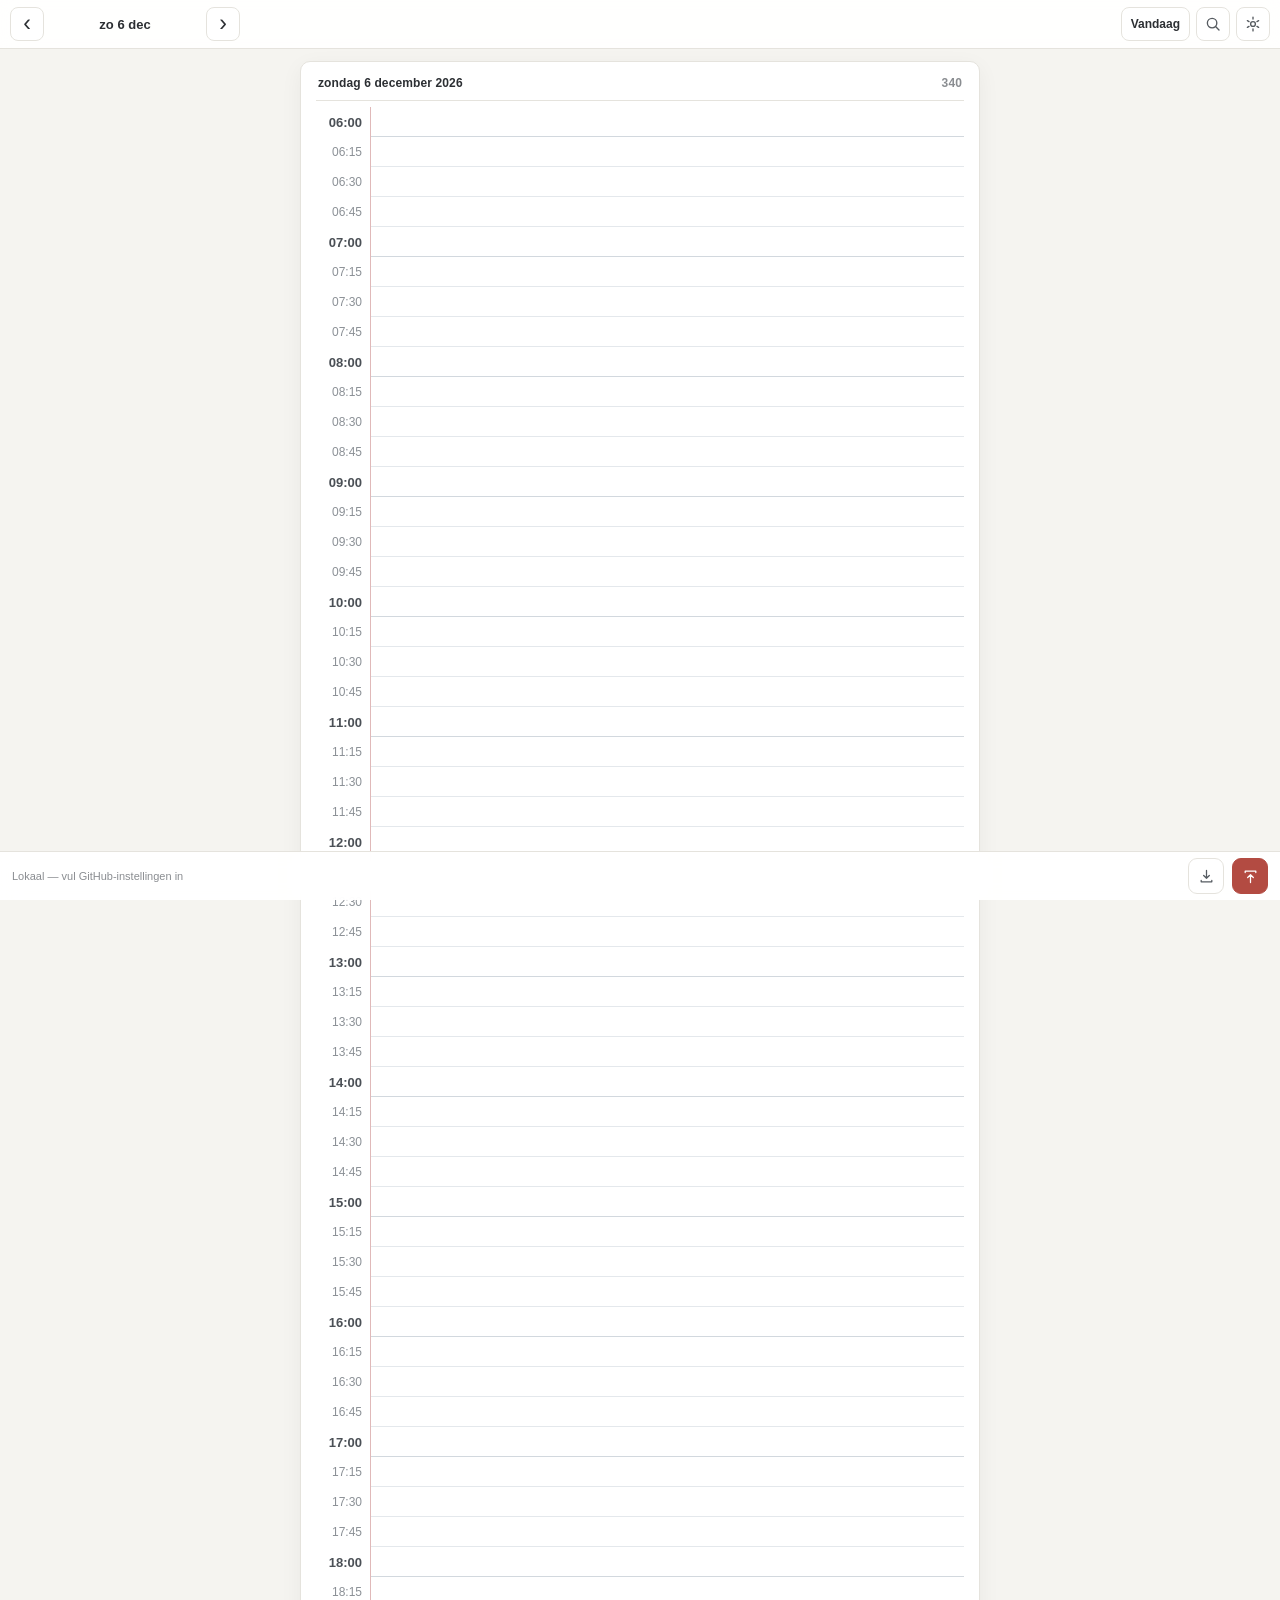
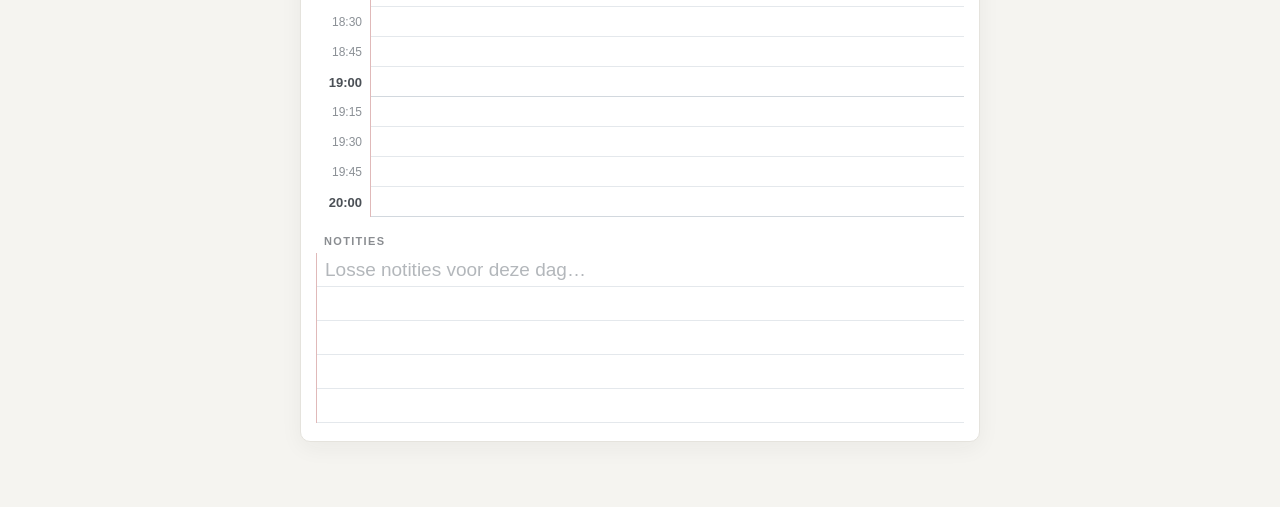
==== index.html @ 87d388cb "Add files via upload" ====
<!doctype html>
<html lang="nl">
<head>
  <meta charset="utf-8">
  <meta name="apple-mobile-web-app-capable" content="yes">
  <meta name="apple-mobile-web-app-status-bar-style" content="default">
  <meta name="apple-mobile-web-app-title" content="Notities">
  <meta name="viewport" content="width=device-width, initial-scale=1, viewport-fit=cover">
  <meta name="theme-color" content="#f6f5f2">
  <meta name="description" content="Dagelijkse agenda met tijdvakken, notities en automatische opslag naar GitHub.">
  <title>Notities</title>
  <link rel="manifest" href="./manifest.json">
  <link rel="apple-touch-icon" href="./icons/apple-touch-icon.png">
  <link rel="icon" type="image/png" sizes="192x192" href="./icons/icon-192.png">
  <link rel="stylesheet" href="./styles.css">
</head>
<body data-font="hand">
  <div class="app">
    <header class="topbar">
      <button class="nav-btn" id="prev-day" type="button" aria-label="Vorige dag">‹</button>
      <div class="date-center">
        <input type="date" id="date-picker" aria-label="Ga naar datum">
        <span id="date-short">zo 22 nov</span>
      </div>
      <button class="nav-btn" id="next-day" type="button" aria-label="Volgende dag">›</button>
      <span class="spacer"></span>
      <button class="text-btn" id="go-today" type="button">Vandaag</button>
      <button class="icon-btn" id="open-search" type="button" aria-label="Notities zoeken" title="Zoeken">
        <svg viewBox="0 0 24 24" aria-hidden="true"><circle cx="10.8" cy="10.8" r="6.3"/><path d="M15.4 15.4 20 20"/></svg>
      </button>
      <button class="icon-btn" id="open-settings" type="button" aria-label="Instellingen" title="Instellingen">
        <svg viewBox="0 0 24 24" aria-hidden="true"><circle cx="12" cy="12" r="3.2"/><path d="M12 2.8v2.6M12 18.6v2.6M4.5 7.5l2.2 1.3M17.3 15.2l2.2 1.3M4.5 16.5l2.2-1.3M17.3 8.8l2.2-1.3"/></svg>
      </button>
    </header>

    <main class="workspace">
      <article class="page" aria-label="Agendapagina voor deze dag">
        <header class="page-head">
          <span id="page-date">zondag 22 november 2026</span>
          <span class="page-num" id="page-num">326</span>
        </header>

        <div class="agenda">
          <div class="time-col" id="time-col" aria-hidden="true"></div>
          <div class="slot-col" id="slot-col"></div>
        </div>

        <section class="free-notes">
          <h2>Notities</h2>
          <div class="notes-area">
            <div class="notes-rule" aria-hidden="true"></div>
            <textarea id="notes-input" aria-label="Losse notities voor deze dag" placeholder="Losse notities voor deze dag…" spellcheck="true" autocapitalize="sentences" autocorrect="on"></textarea>
          </div>
        </section>
      </article>
    </main>

    <footer class="actionbar">
      <span class="sync" id="sync-status" role="status">Lokaal opgeslagen</span>
      <button class="mini-btn" id="download-md" type="button" title="Download als .md" aria-label="Download als .md">
        <svg viewBox="0 0 24 24" aria-hidden="true"><path d="M12 3.5v11M8 10.5l4 4 4-4M4.5 17.5v2h15v-2"/></svg>
      </button>
      <button class="mini-btn accent" id="export-github" type="button" title="Nu exporteren naar GitHub" aria-label="Nu exporteren naar GitHub">
        <svg viewBox="0 0 24 24" aria-hidden="true"><path d="M12 20.5v-11M8 13.5l4-4 4 4M4.5 6.5v-2h15v2"/></svg>
      </button>
    </footer>
  </div>

  <div class="sheet-overlay" id="search-overlay" hidden>
    <section class="panel" role="dialog" aria-modal="true" aria-labelledby="search-title">
      <header class="panel-head">
        <h2 id="search-title">Zoeken</h2>
        <button class="close-btn" type="button" data-close="search-overlay" aria-label="Sluiten">✕</button>
      </header>
      <div class="search-field">
        <svg viewBox="0 0 24 24" aria-hidden="true"><circle cx="10.8" cy="10.8" r="6.3"/><path d="M15.4 15.4 20 20"/></svg>
        <input type="search" id="search-input" placeholder="Woord, tijd of datum" autocomplete="off" enterkeyhint="search">
      </div>
      <p class="search-meta" id="search-meta"></p>
      <div class="results" id="search-results"></div>
    </section>
  </div>

  <div class="sheet-overlay" id="settings-overlay" hidden>
    <section class="panel" role="dialog" aria-modal="true" aria-labelledby="settings-title">
      <header class="panel-head">
        <h2 id="settings-title">Instellingen</h2>
        <button class="close-btn" type="button" data-close="settings-overlay" aria-label="Sluiten">✕</button>
      </header>
      <form id="settings-form" autocomplete="off">
        <div class="form-row">
          <label for="cfg-owner">Gebruikersnaam</label>
          <input id="cfg-owner" type="text" autocapitalize="off" autocorrect="off" spellcheck="false" placeholder="bijv. toshk">
        </div>
        <div class="form-row">
          <label for="cfg-repo">Repository</label>
          <input id="cfg-repo" type="text" autocapitalize="off" autocorrect="off" spellcheck="false" placeholder="bijv. notities">
        </div>
        <div class="form-row-pair">
          <div class="form-row">
            <label for="cfg-branch">Branch</label>
            <input id="cfg-branch" type="text" autocapitalize="off" autocorrect="off" spellcheck="false" value="main">
          </div>
          <div class="form-row">
            <label for="cfg-path">Map</label>
            <input id="cfg-path" type="text" autocapitalize="off" autocorrect="off" spellcheck="false" value="notities">
          </div>
        </div>
        <div class="form-row">
          <label for="cfg-token">Toegangstoken</label>
          <input id="cfg-token" type="password" placeholder="github_pat_…" autocapitalize="off" autocorrect="off" spellcheck="false">
        </div>
        <div class="form-row">
          <label for="cfg-font">Lettertype in agenda</label>
          <select id="cfg-font">
            <option value="hand">Handschrift (Patrick Hand)</option>
            <option value="system">Gewoon (SF / Helvetica)</option>
          </select>
        </div>
        <label class="toggle-row" for="cfg-autosave">
          <input id="cfg-autosave" type="checkbox" checked>
          <span>Automatisch opslaan naar GitHub</span>
        </label>
        <p class="hint">
          Autosave wacht ~5 seconden tot je stopt met typen en schrijft daarna
          <code>notities/agenda.md</code> bij. Token: fine-grained met alleen <strong>Contents: read and write</strong>.
          Alles blijft ook lokaal op dit apparaat.
        </p>
        <p class="connection-status" id="connection-status" role="status"></p>
        <div class="form-actions">
          <button class="secondary-btn" id="test-connection" type="button">Controleer</button>
          <button class="primary-btn" type="submit">Opslaan</button>
        </div>
      </form>
    </section>
  </div>

  <div class="toast" id="toast" role="status" aria-live="polite"></div>
  <script src="./app.js"></script>
</body>
</html>
---- styles.css ----
@font-face {
  font-family: 'Patrick Hand';
  src: url('./fonts/patrick-hand-latin-ext.woff2') format('woff2');
  font-weight: 400;
  font-style: normal;
  font-display: swap;
  unicode-range: U+0100-02BA, U+02BD-02C5, U+02C7-02CC, U+02CE-02D7, U+02DD-02FF, U+1D00-1DBF, U+1E00-1E9F;
}
@font-face {
  font-family: 'Patrick Hand';
  src: url('./fonts/patrick-hand-latin.woff2') format('woff2');
  font-weight: 400;
  font-style: normal;
  font-display: swap;
  unicode-range: U+0000-00FF, U+0131, U+0152-0153, U+02BB-02BC, U+02C6, U+02DA, U+02DC, U+2000-206F, U+20AC, U+2122, U+2191, U+2193, U+2212, U+2215;
}

:root {
  color-scheme: light;
  --system: -apple-system, BlinkMacSystemFont, 'Segoe UI', Roboto, Helvetica, Arial, sans-serif;
  --bg: #f5f4f0;
  --surface: #ffffff;
  --border: #e5e3dd;
  --text: #2c2f33;
  --muted: #8a8d91;
  --ink: #26313d;
  --line: #e4e8ec;
  --line-hour: #d2d8de;
  --margin: #e0b9b9;
  --accent: #b34b42;
  --accent-soft: #f6e9e7;
}

* { box-sizing: border-box; }
html, body { margin: 0; padding: 0; }
body {
  min-height: 100dvh;
  background: var(--bg);
  color: var(--text);
  font-family: var(--system);
  -webkit-text-size-adjust: 100%;
  -webkit-tap-highlight-color: transparent;
  overscroll-behavior-y: none;
}
body.overlay-open { overflow: hidden; }
button, input, textarea, select { font: inherit; }
button { cursor: pointer; }

.app {
  min-height: 100dvh;
  display: flex;
  flex-direction: column;
  padding-top: env(safe-area-inset-top);
  padding-bottom: env(safe-area-inset-bottom);
}

/* ---------- Smalle balk bovenaan ---------- */
.topbar {
  display: flex;
  align-items: center;
  gap: 6px;
  padding: 7px 10px;
  background: rgba(255, 255, 255, 0.92);
  backdrop-filter: blur(10px);
  border-bottom: 1px solid var(--border);
}
.spacer { flex: 1 1 auto; }
.nav-btn, .icon-btn, .text-btn {
  height: 34px;
  border: 1px solid var(--border);
  border-radius: 8px;
  background: var(--surface);
  color: var(--text);
}
.nav-btn { width: 34px; flex: 0 0 34px; font-size: 23px; line-height: 1; padding-bottom: 3px; }
.icon-btn { width: 34px; flex: 0 0 34px; display: grid; place-items: center; color: #565b60; }
.icon-btn svg { width: 18px; height: 18px; fill: none; stroke: currentColor; stroke-width: 1.8; stroke-linecap: round; stroke-linejoin: round; }
.text-btn { padding: 0 9px; font-size: 12px; font-weight: 600; white-space: nowrap; }
.nav-btn:active, .icon-btn:active, .text-btn:active { background: #f0efeb; }

.date-center {
  position: relative;
  min-width: 96px;
  max-width: 150px;
  flex: 0 1 150px;
  height: 34px;
  display: grid;
  place-items: center;
  border-radius: 8px;
}
.date-center:focus-within { box-shadow: 0 0 0 2px rgba(179, 75, 66, 0.25); }
.date-center input[type='date'] { position: absolute; inset: 0; width: 100%; height: 100%; opacity: 0; cursor: pointer; }
.date-center span { font-size: 13px; font-weight: 600; white-space: nowrap; pointer-events: none; }

/* ---------- Pagina ---------- */
.workspace {
  flex: 1 1 auto;
  display: flex;
  justify-content: center;
  padding: 12px 12px 16px;
}
.page {
  width: 100%;
  max-width: 680px;
  background: var(--surface);
  border: 1px solid var(--border);
  border-radius: 10px;
  box-shadow: 0 6px 22px rgba(30, 35, 40, 0.05);
  padding: 14px 15px 18px;
}
.page-head {
  display: flex;
  align-items: baseline;
  justify-content: space-between;
  gap: 8px;
  padding: 0 2px 10px;
  border-bottom: 1px solid var(--border);
  font-size: 12px;
  font-weight: 600;
  letter-spacing: 0.01em;
}
.page-num { font-size: 12px; font-weight: 600; font-variant-numeric: tabular-nums; color: var(--muted); }

/* ---------- Tijdgrid ---------- */
.agenda {
  display: grid;
  grid-template-columns: 54px minmax(0, 1fr);
  margin-top: 6px;
}
.time-col { padding-top: 0; }
.time {
  height: 30px;
  display: flex;
  align-items: center;
  justify-content: flex-end;
  padding-right: 8px;
  font-size: 12px;
  font-variant-numeric: tabular-nums;
  color: #8b9096;
}
.time.hour { color: #4b5056; font-weight: 700; font-size: 13px; }
.slot-col { border-left: 1px solid var(--margin); min-width: 0; }
.slot {
  display: block;
  width: 100%;
  height: 30px;
  margin: 0;
  padding: 0 8px;
  border: 0;
  border-bottom: 1px solid var(--line);
  border-radius: 0;
  background: transparent;
  color: var(--ink);
  font-size: 18px;
  line-height: 30px;
  outline: 0;
  text-overflow: ellipsis;
}
.slot.hour { border-bottom-color: var(--line-hour); }
.slot:focus { background: #fafbfc; box-shadow: inset 2px 0 0 var(--accent); }
.slot::placeholder { color: transparent; }

/* ---------- Losse notities ---------- */
.free-notes { margin-top: 18px; }
.free-notes h2 {
  margin: 0 0 6px 8px;
  font-size: 11px;
  font-weight: 700;
  letter-spacing: 0.12em;
  text-transform: uppercase;
  color: var(--muted);
}
.notes-area {
  position: relative;
  border-left: 1px solid var(--margin);
  background-image: repeating-linear-gradient(to bottom, transparent 0 33px, var(--line) 33px 34px);
}
#notes-input {
  display: block;
  width: 100%;
  min-height: 170px;
  margin: 0;
  padding: 0 8px 20px;
  border: 0;
  outline: 0;
  resize: none;
  overflow: hidden;
  background: transparent;
  color: var(--ink);
  font-size: 18px;
  line-height: 34px;
  caret-color: var(--accent);
}
#notes-input::placeholder { color: #b3b7bb; }

body[data-font='hand'] .slot,
body[data-font='hand'] #notes-input { font-family: 'Patrick Hand', var(--system); font-size: 19px; }
body[data-font='system'] .slot,
body[data-font='system'] #notes-input { font-family: var(--system); font-size: 16px; }

/* ---------- Compacte actiebalk ---------- */
.actionbar {
  position: sticky;
  bottom: 0;
  display: flex;
  align-items: center;
  gap: 8px;
  min-height: 48px;
  padding: 6px 12px calc(6px + env(safe-area-inset-bottom));
  background: rgba(255, 255, 255, 0.94);
  backdrop-filter: blur(10px);
  border-top: 1px solid var(--border);
}
.sync {
  flex: 1 1 auto;
  min-width: 0;
  overflow: hidden;
  text-overflow: ellipsis;
  white-space: nowrap;
  font-size: 11px;
  color: var(--muted);
}
.sync.ok { color: #3d7a50; }
.sync.error { color: var(--accent); }
.mini-btn {
  width: 36px; height: 36px;
  flex: 0 0 36px;
  display: grid; place-items: center;
  border-radius: 9px;
  border: 1px solid var(--border);
  background: var(--surface);
  color: #555b61;
}
.mini-btn.accent { background: var(--accent); border-color: var(--accent); color: #fff; }
.mini-btn[disabled] { opacity: 0.55; pointer-events: none; }
.mini-btn svg { width: 17px; height: 17px; fill: none; stroke: currentColor; stroke-width: 1.8; stroke-linecap: round; stroke-linejoin: round; }

/* ---------- Panelen ---------- */
.sheet-overlay {
  position: fixed;
  inset: 0;
  z-index: 50;
  display: flex;
  align-items: flex-end;
  justify-content: center;
  padding: env(safe-area-inset-top) 0 env(safe-area-inset-bottom);
  background: rgba(35, 38, 42, 0.35);
  backdrop-filter: blur(3px);
}
.sheet-overlay[hidden] { display: none; }
.panel {
  width: 100%;
  max-width: 560px;
  max-height: 88dvh;
  overflow-y: auto;
  -webkit-overflow-scrolling: touch;
  padding: 16px 16px calc(20px + env(safe-area-inset-bottom));
  background: var(--surface);
  border: 1px solid var(--border);
  border-bottom: 0;
  border-radius: 16px 16px 0 0;
  box-shadow: 0 -10px 30px rgba(20, 25, 30, 0.15);
}
.panel-head { display: flex; align-items: center; justify-content: space-between; margin-bottom: 14px; }
.panel-head h2 { margin: 0; font-size: 19px; font-weight: 700; }
.close-btn { width: 32px; height: 32px; border-radius: 8px; border: 1px solid var(--border); background: #fff; color: #666; font-size: 13px; }

.search-field {
  display: flex; align-items: center; gap: 8px;
  height: 44px; padding: 0 12px;
  border: 1px solid var(--border); border-radius: 9px;
  background: #fafaf8; color: var(--muted);
}
.search-field svg { width: 18px; height: 18px; flex: 0 0 18px; fill: none; stroke: currentColor; stroke-width: 1.8; stroke-linecap: round; }
.search-field input { flex: 1 1 auto; min-width: 0; border: 0; outline: 0; background: transparent; color: var(--text); font-size: 16px; }
.search-meta { margin: 11px 2px 8px; font-size: 12px; color: var(--muted); }
.results { display: grid; gap: 7px; }
.result {
  width: 100%; padding: 10px 12px;
  text-align: left;
  border: 1px solid var(--border); border-radius: 9px;
  background: #fff; color: var(--text);
}
.result:active { background: #f6f5f2; }
.result-date { display: block; font-size: 11px; font-weight: 700; color: var(--accent); margin-bottom: 2px; }
.result-text { display: block; font-size: 13px; line-height: 1.4; color: #555b61; }
.result mark { background: #fbe9a8; color: inherit; border-radius: 2px; padding: 0 1px; }
.empty-state { padding: 22px 10px; text-align: center; color: var(--muted); font-size: 13px; }

#settings-form { display: grid; gap: 10px; }
.form-row { display: grid; gap: 4px; min-width: 0; }
.form-row label { font-size: 11px; font-weight: 600; color: var(--muted); }
.form-row input, .form-row select {
  width: 100%; height: 42px; padding: 0 10px;
  border: 1px solid var(--border); border-radius: 9px;
  background: #fafaf8; color: var(--text); font-size: 16px; outline: 0;
}
.form-row input:focus, .form-row select:focus { border-color: var(--accent); }
.form-row-pair { display: grid; grid-template-columns: 1fr 1fr; gap: 8px; }
.toggle-row { display: flex; align-items: center; gap: 9px; font-size: 13px; }
.toggle-row input { width: 18px; height: 18px; accent-color: var(--accent); }
.hint { margin: 0; padding: 10px 11px; border-radius: 8px; background: #f6f5f2; font-size: 11px; line-height: 1.5; color: #6b6f74; }
.hint code { font-size: 11px; }
.hint strong { color: var(--text); }
.connection-status { min-height: 15px; margin: 0; font-size: 12px; color: var(--muted); }
.connection-status.ok { color: #3d7a50; }
.connection-status.error { color: var(--accent); }
.form-actions { display: grid; grid-template-columns: 1fr 1fr; gap: 8px; }
.secondary-btn, .primary-btn {
  height: 42px; border-radius: 9px; font-size: 13px; font-weight: 600;
}
.secondary-btn { border: 1px solid var(--border); background: #fff; color: var(--text); }
.primary-btn { border: 1px solid var(--accent); background: var(--accent); color: #fff; }

/* ---------- Melding ---------- */
.toast {
  position: fixed;
  left: 50%; bottom: calc(70px + env(safe-area-inset-bottom));
  z-index: 100;
  max-width: calc(100vw - 32px);
  padding: 9px 14px;
  border-radius: 9px;
  background: #2f3236; color: #fff;
  font-size: 12px; text-align: center;
  box-shadow: 0 6px 18px rgba(0, 0, 0, 0.18);
  opacity: 0; transform: translate(-50%, 6px);
  pointer-events: none;
  transition: opacity 0.18s ease, transform 0.18s ease;
}
.toast.show { opacity: 1; transform: translate(-50%, 0); }
.toast.error { background: #9d423b; }

@media (min-width: 700px) {
  .panel { border-radius: 16px; margin-bottom: 24px; }
  .toast { bottom: 24px; }
}
@media (prefers-reduced-motion: reduce) {
  * { transition-duration: 0.01ms !important; }
}
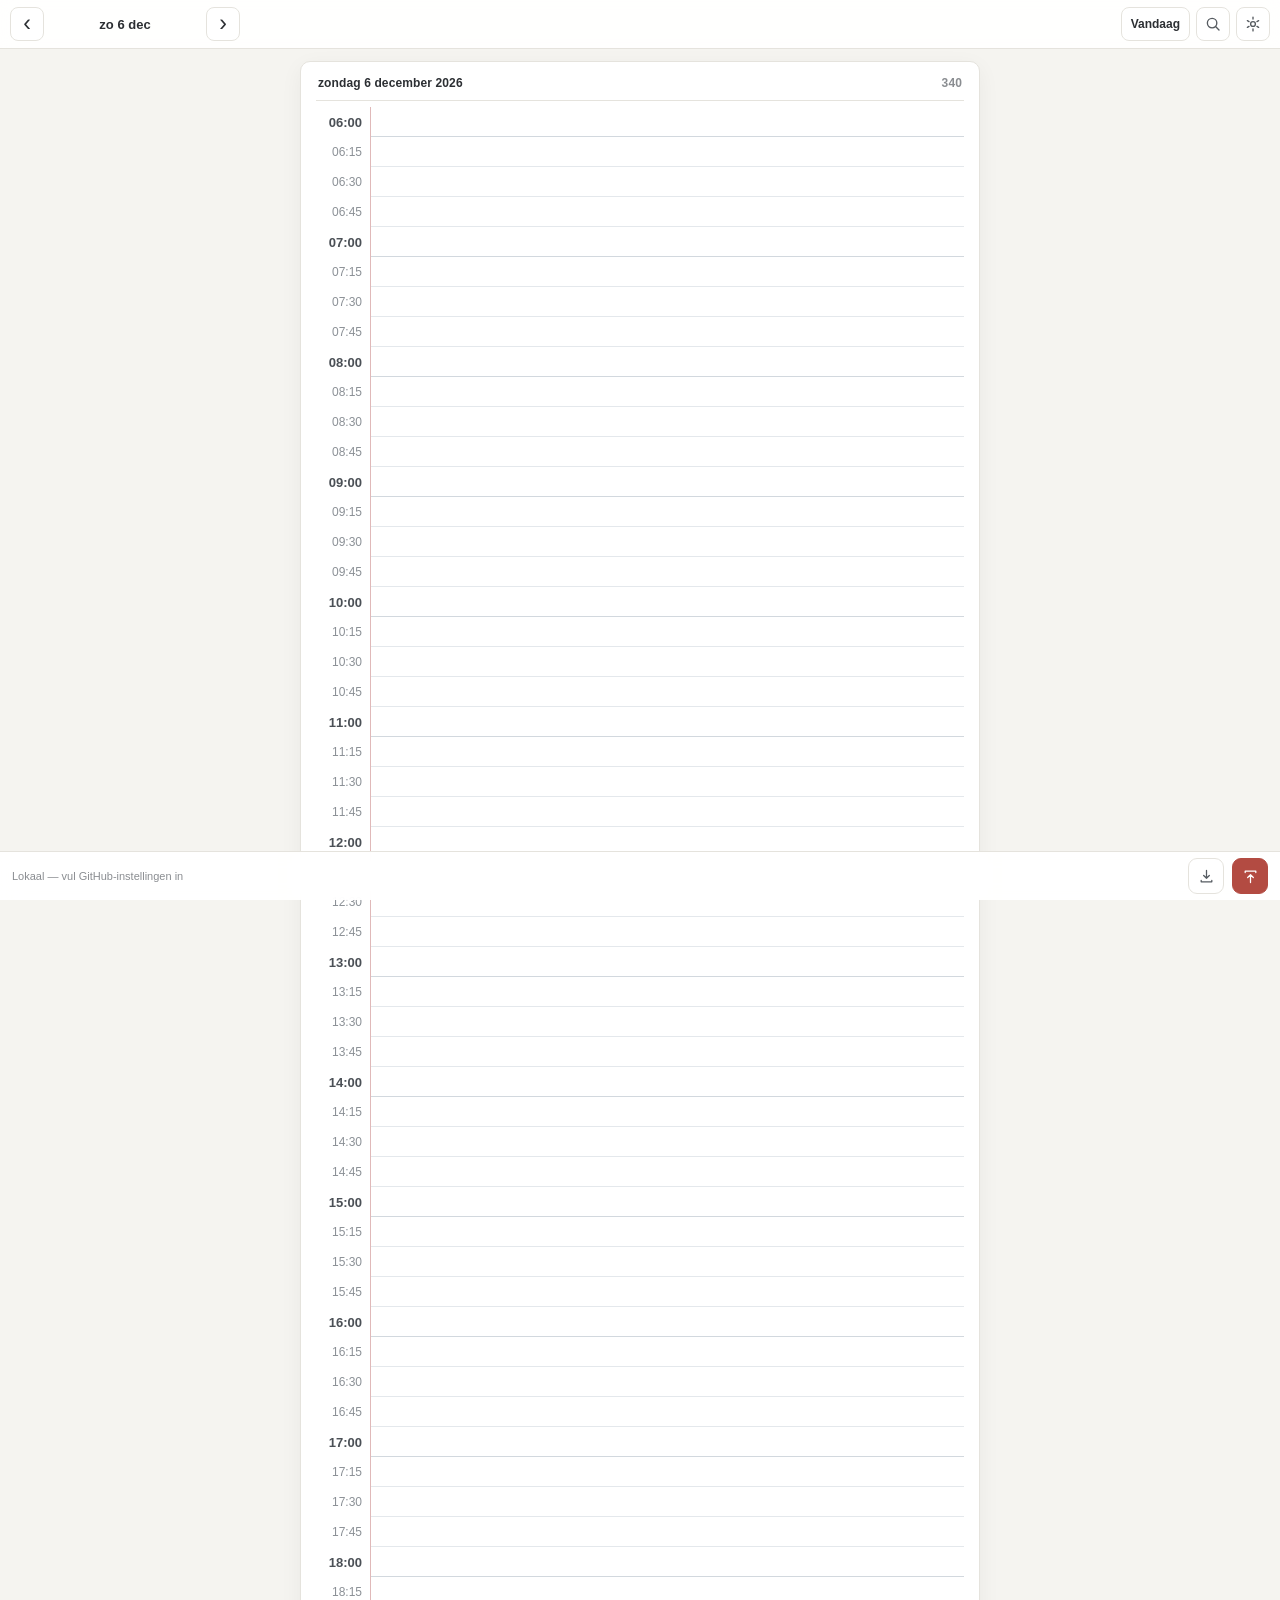
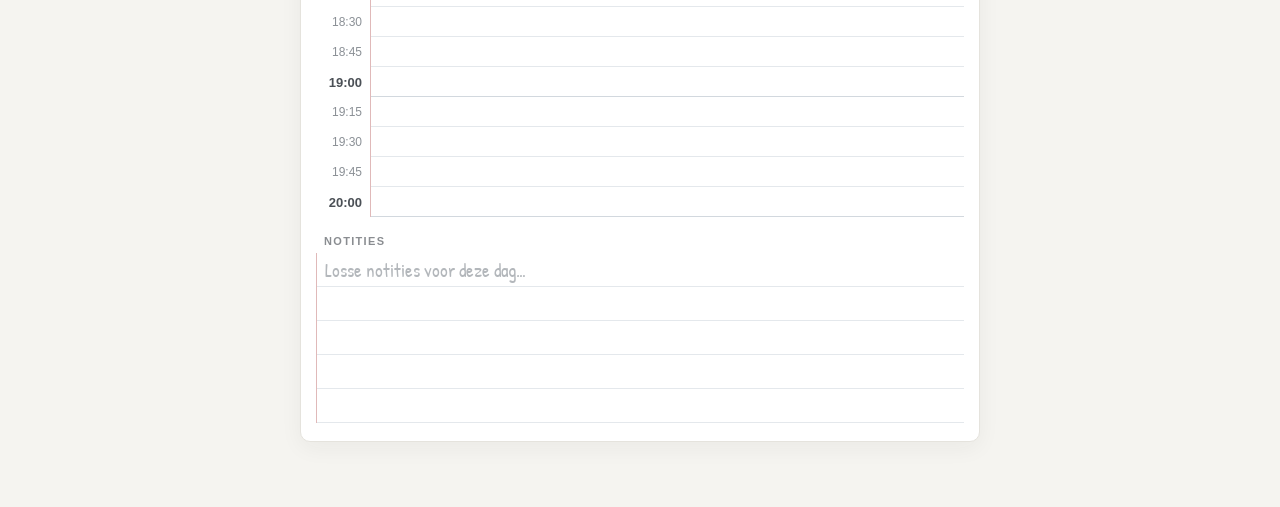
==== commit 50505a7c: "Cache-bust app.js voor iPhone" ====
--- a/index.html
+++ b/index.html
@@ -123,8 +123,9 @@
         </label>
         <p class="hint">
           Autosave wacht ~5 seconden tot je stopt met typen en schrijft daarna
-          <code>notities/agenda.md</code> bij. Token: fine-grained met alleen <strong>Contents: read and write</strong>.
-          Alles blijft ook lokaal op dit apparaat.
+          <code>notities/agenda.json</code> en <code>notities/agenda.md</code> bij. De JSON is het
+          synchronisatiebestand voor de Windows-app. Token: fine-grained met alleen
+          <strong>Contents: read and write</strong>. Alles blijft ook lokaal op dit apparaat.
         </p>
         <p class="connection-status" id="connection-status" role="status"></p>
         <div class="form-actions">
@@ -136,6 +137,6 @@
   </div>
 
   <div class="toast" id="toast" role="status" aria-live="polite"></div>
-  <script src="./app.js"></script>
+  <script src="./app.js?v=7"></script>
 </body>
 </html>
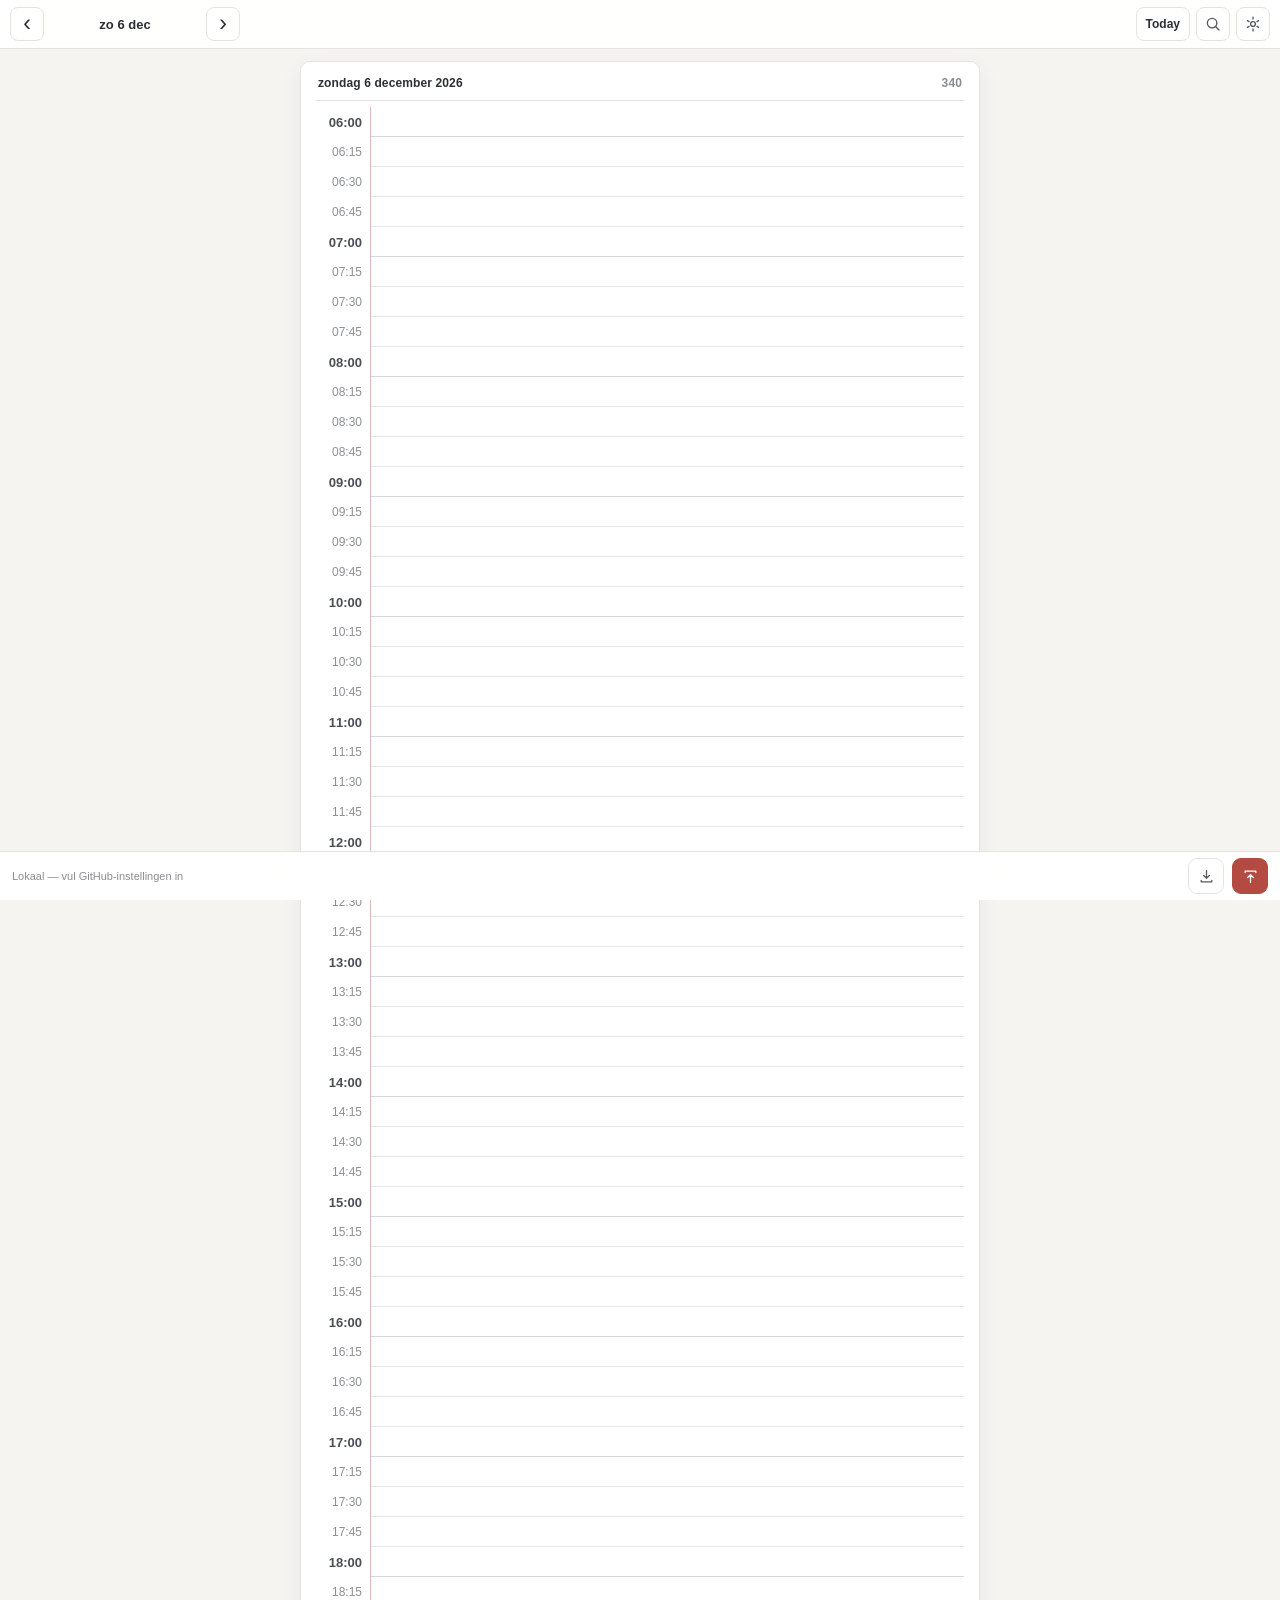
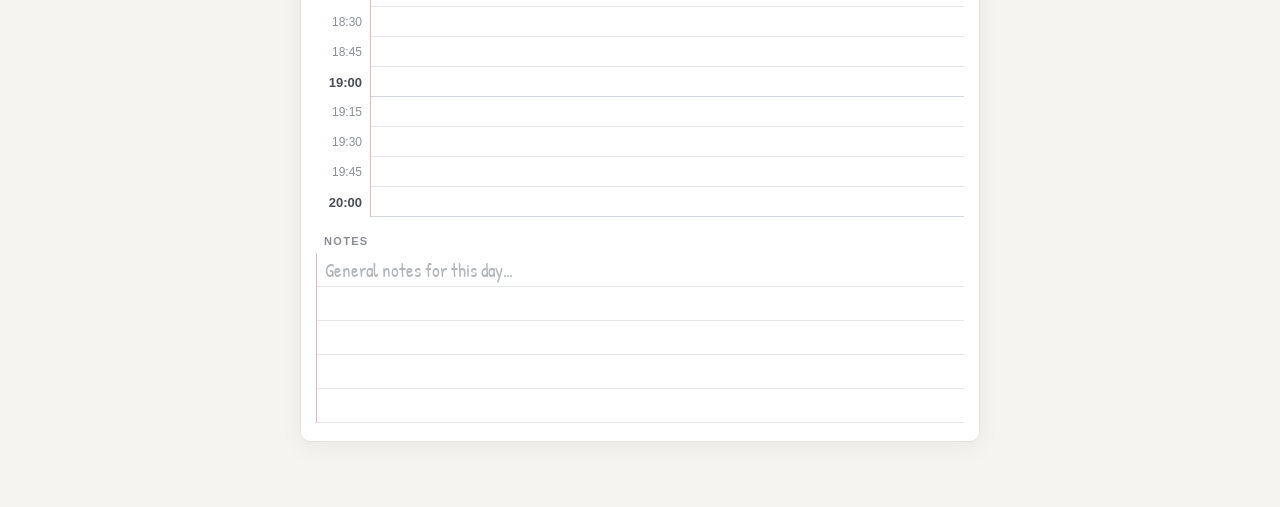
==== commit 2cdc24b8: "Translate apps to English" ====
--- a/index.html
+++ b/index.html
@@ -1,14 +1,14 @@
 <!doctype html>
-<html lang="nl">
+<html lang="en">
 <head>
   <meta charset="utf-8">
   <meta name="apple-mobile-web-app-capable" content="yes">
   <meta name="apple-mobile-web-app-status-bar-style" content="default">
-  <meta name="apple-mobile-web-app-title" content="Notities">
+  <meta name="apple-mobile-web-app-title" content="Notes">
   <meta name="viewport" content="width=device-width, initial-scale=1, viewport-fit=cover">
   <meta name="theme-color" content="#f6f5f2">
-  <meta name="description" content="Dagelijkse agenda met tijdvakken, notities en automatische opslag naar GitHub.">
-  <title>Notities</title>
+  <meta name="description" content="Daily agenda with time slots, notes and automatic sync to GitHub.">
+  <title>Notes</title>
   <link rel="manifest" href="./manifest.json">
   <link rel="apple-touch-icon" href="./icons/apple-touch-icon.png">
   <link rel="icon" type="image/png" sizes="192x192" href="./icons/icon-192.png">
@@ -17,26 +17,26 @@
 <body data-font="hand">
   <div class="app">
     <header class="topbar">
-      <button class="nav-btn" id="prev-day" type="button" aria-label="Vorige dag">‹</button>
+      <button class="nav-btn" id="prev-day" type="button" aria-label="Previous day">‹</button>
       <div class="date-center">
-        <input type="date" id="date-picker" aria-label="Ga naar datum">
-        <span id="date-short">zo 22 nov</span>
+        <input type="date" id="date-picker" aria-label="Go to date">
+        <span id="date-short">Sun 22 Nov</span>
       </div>
-      <button class="nav-btn" id="next-day" type="button" aria-label="Volgende dag">›</button>
+      <button class="nav-btn" id="next-day" type="button" aria-label="Next day">›</button>
       <span class="spacer"></span>
-      <button class="text-btn" id="go-today" type="button">Vandaag</button>
-      <button class="icon-btn" id="open-search" type="button" aria-label="Notities zoeken" title="Zoeken">
+      <button class="text-btn" id="go-today" type="button">Today</button>
+      <button class="icon-btn" id="open-search" type="button" aria-label="Search notes" title="Search">
         <svg viewBox="0 0 24 24" aria-hidden="true"><circle cx="10.8" cy="10.8" r="6.3"/><path d="M15.4 15.4 20 20"/></svg>
       </button>
-      <button class="icon-btn" id="open-settings" type="button" aria-label="Instellingen" title="Instellingen">
+      <button class="icon-btn" id="open-settings" type="button" aria-label="Settings" title="Settings">
         <svg viewBox="0 0 24 24" aria-hidden="true"><circle cx="12" cy="12" r="3.2"/><path d="M12 2.8v2.6M12 18.6v2.6M4.5 7.5l2.2 1.3M17.3 15.2l2.2 1.3M4.5 16.5l2.2-1.3M17.3 8.8l2.2-1.3"/></svg>
       </button>
     </header>
 
     <main class="workspace">
-      <article class="page" aria-label="Agendapagina voor deze dag">
+      <article class="page" aria-label="Agenda page for this day">
         <header class="page-head">
-          <span id="page-date">zondag 22 november 2026</span>
+          <span id="page-date">Sunday 22 November 2026</span>
           <span class="page-num" id="page-num">326</span>
         </header>
 
@@ -46,21 +46,21 @@
         </div>
 
         <section class="free-notes">
-          <h2>Notities</h2>
+          <h2>Notes</h2>
           <div class="notes-area">
             <div class="notes-rule" aria-hidden="true"></div>
-            <textarea id="notes-input" aria-label="Losse notities voor deze dag" placeholder="Losse notities voor deze dag…" spellcheck="true" autocapitalize="sentences" autocorrect="on"></textarea>
+            <textarea id="notes-input" aria-label="General notes for this day" placeholder="General notes for this day…" spellcheck="true" autocapitalize="sentences" autocorrect="on"></textarea>
           </div>
         </section>
       </article>
     </main>
 
     <footer class="actionbar">
-      <span class="sync" id="sync-status" role="status">Lokaal opgeslagen</span>
-      <button class="mini-btn" id="download-md" type="button" title="Download als .md" aria-label="Download als .md">
+      <span class="sync" id="sync-status" role="status">Saved locally</span>
+      <button class="mini-btn" id="download-md" type="button" title="Download as .md" aria-label="Download as .md">
         <svg viewBox="0 0 24 24" aria-hidden="true"><path d="M12 3.5v11M8 10.5l4 4 4-4M4.5 17.5v2h15v-2"/></svg>
       </button>
-      <button class="mini-btn accent" id="export-github" type="button" title="Nu exporteren naar GitHub" aria-label="Nu exporteren naar GitHub">
+      <button class="mini-btn accent" id="export-github" type="button" title="Sync to GitHub now" aria-label="Sync to GitHub now">
         <svg viewBox="0 0 24 24" aria-hidden="true"><path d="M12 20.5v-11M8 13.5l4-4 4 4M4.5 6.5v-2h15v2"/></svg>
       </button>
     </footer>
@@ -69,12 +69,12 @@
   <div class="sheet-overlay" id="search-overlay" hidden>
     <section class="panel" role="dialog" aria-modal="true" aria-labelledby="search-title">
       <header class="panel-head">
-        <h2 id="search-title">Zoeken</h2>
-        <button class="close-btn" type="button" data-close="search-overlay" aria-label="Sluiten">✕</button>
+        <h2 id="search-title">Search</h2>
+        <button class="close-btn" type="button" data-close="search-overlay" aria-label="Close">✕</button>
       </header>
       <div class="search-field">
         <svg viewBox="0 0 24 24" aria-hidden="true"><circle cx="10.8" cy="10.8" r="6.3"/><path d="M15.4 15.4 20 20"/></svg>
-        <input type="search" id="search-input" placeholder="Woord, tijd of datum" autocomplete="off" enterkeyhint="search">
+        <input type="search" id="search-input" placeholder="Word, time or date" autocomplete="off" enterkeyhint="search">
       </div>
       <p class="search-meta" id="search-meta"></p>
       <div class="results" id="search-results"></div>
@@ -84,17 +84,17 @@
   <div class="sheet-overlay" id="settings-overlay" hidden>
     <section class="panel" role="dialog" aria-modal="true" aria-labelledby="settings-title">
       <header class="panel-head">
-        <h2 id="settings-title">Instellingen</h2>
-        <button class="close-btn" type="button" data-close="settings-overlay" aria-label="Sluiten">✕</button>
+        <h2 id="settings-title">Settings</h2>
+        <button class="close-btn" type="button" data-close="settings-overlay" aria-label="Close">✕</button>
       </header>
       <form id="settings-form" autocomplete="off">
         <div class="form-row">
-          <label for="cfg-owner">Gebruikersnaam</label>
-          <input id="cfg-owner" type="text" autocapitalize="off" autocorrect="off" spellcheck="false" placeholder="bijv. toshk">
+          <label for="cfg-owner">Username</label>
+          <input id="cfg-owner" type="text" autocapitalize="off" autocorrect="off" spellcheck="false" placeholder="e.g. toshk">
         </div>
         <div class="form-row">
           <label for="cfg-repo">Repository</label>
-          <input id="cfg-repo" type="text" autocapitalize="off" autocorrect="off" spellcheck="false" placeholder="bijv. notities">
+          <input id="cfg-repo" type="text" autocapitalize="off" autocorrect="off" spellcheck="false" placeholder="e.g. notes">
         </div>
         <div class="form-row-pair">
           <div class="form-row">
@@ -102,41 +102,41 @@
             <input id="cfg-branch" type="text" autocapitalize="off" autocorrect="off" spellcheck="false" value="main">
           </div>
           <div class="form-row">
-            <label for="cfg-path">Map</label>
+            <label for="cfg-path">Folder</label>
             <input id="cfg-path" type="text" autocapitalize="off" autocorrect="off" spellcheck="false" value="notities">
           </div>
         </div>
         <div class="form-row">
-          <label for="cfg-token">Toegangstoken</label>
+          <label for="cfg-token">Access token</label>
           <input id="cfg-token" type="password" placeholder="github_pat_…" autocapitalize="off" autocorrect="off" spellcheck="false">
         </div>
         <div class="form-row">
-          <label for="cfg-font">Lettertype in agenda</label>
+          <label for="cfg-font">Agenda font</label>
           <select id="cfg-font">
-            <option value="hand">Handschrift (Patrick Hand)</option>
-            <option value="system">Gewoon (SF / Helvetica)</option>
+            <option value="hand">Handwriting (Patrick Hand)</option>
+            <option value="system">Plain (SF / Helvetica)</option>
           </select>
         </div>
         <label class="toggle-row" for="cfg-autosave">
           <input id="cfg-autosave" type="checkbox" checked>
-          <span>Automatisch opslaan naar GitHub</span>
+          <span>Automatically sync to GitHub</span>
         </label>
         <p class="hint">
-          Autosave wacht ~5 seconden tot je stopt met typen en schrijft daarna
-          <code>notities/agenda.json</code> en <code>notities/agenda.md</code> bij. De JSON is het
-          synchronisatiebestand voor de Windows-app. Token: fine-grained met alleen
-          <strong>Contents: read and write</strong>. Alles blijft ook lokaal op dit apparaat.
+          Autosave waits ~5 seconds after you stop typing, then updates
+          <code>notities/agenda.json</code> and <code>notities/agenda.md</code>. The JSON file is shared
+          with the Windows app. Token: fine-grained with only
+          <strong>Contents: read and write</strong>. Everything also stays locally on this device.
         </p>
         <p class="connection-status" id="connection-status" role="status"></p>
         <div class="form-actions">
-          <button class="secondary-btn" id="test-connection" type="button">Controleer</button>
-          <button class="primary-btn" type="submit">Opslaan</button>
+          <button class="secondary-btn" id="test-connection" type="button">Check</button>
+          <button class="primary-btn" type="submit">Save</button>
         </div>
       </form>
     </section>
   </div>
 
   <div class="toast" id="toast" role="status" aria-live="polite"></div>
-  <script src="./app.js?v=7"></script>
+  <script src="./app.js?v=9"></script>
 </body>
 </html>
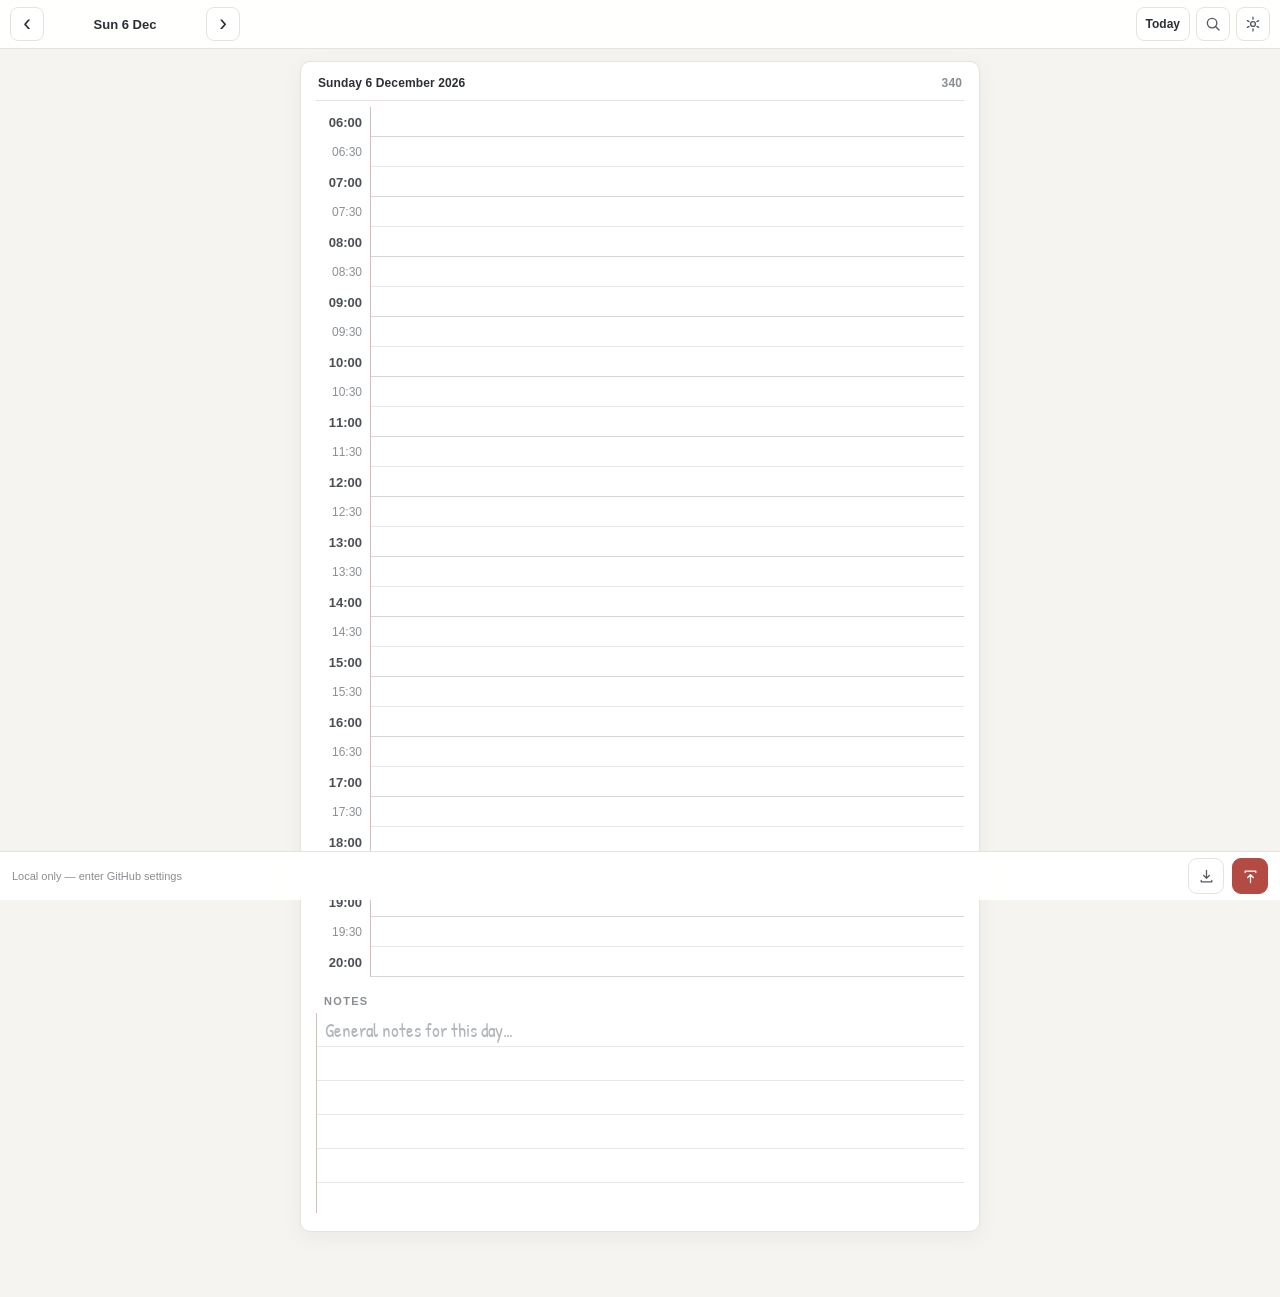
==== commit ab2fe1eb: "Update index.html: half-hour paper agenda" ====
--- a/index.html
+++ b/index.html
@@ -6,7 +6,7 @@
   <meta name="apple-mobile-web-app-status-bar-style" content="default">
   <meta name="apple-mobile-web-app-title" content="Notes">
   <meta name="viewport" content="width=device-width, initial-scale=1, viewport-fit=cover">
-  <meta name="theme-color" content="#f6f5f2">
+  <meta name="theme-color" content="#fffdf6">
   <meta name="description" content="Daily agenda with time slots, notes and automatic sync to GitHub.">
   <title>Notes</title>
   <link rel="manifest" href="./manifest.json">
@@ -137,6 +137,6 @@
   </div>
 
   <div class="toast" id="toast" role="status" aria-live="polite"></div>
-  <script src="./app.js?v=9"></script>
+  <script src="./app.js?v=10"></script>
 </body>
 </html>
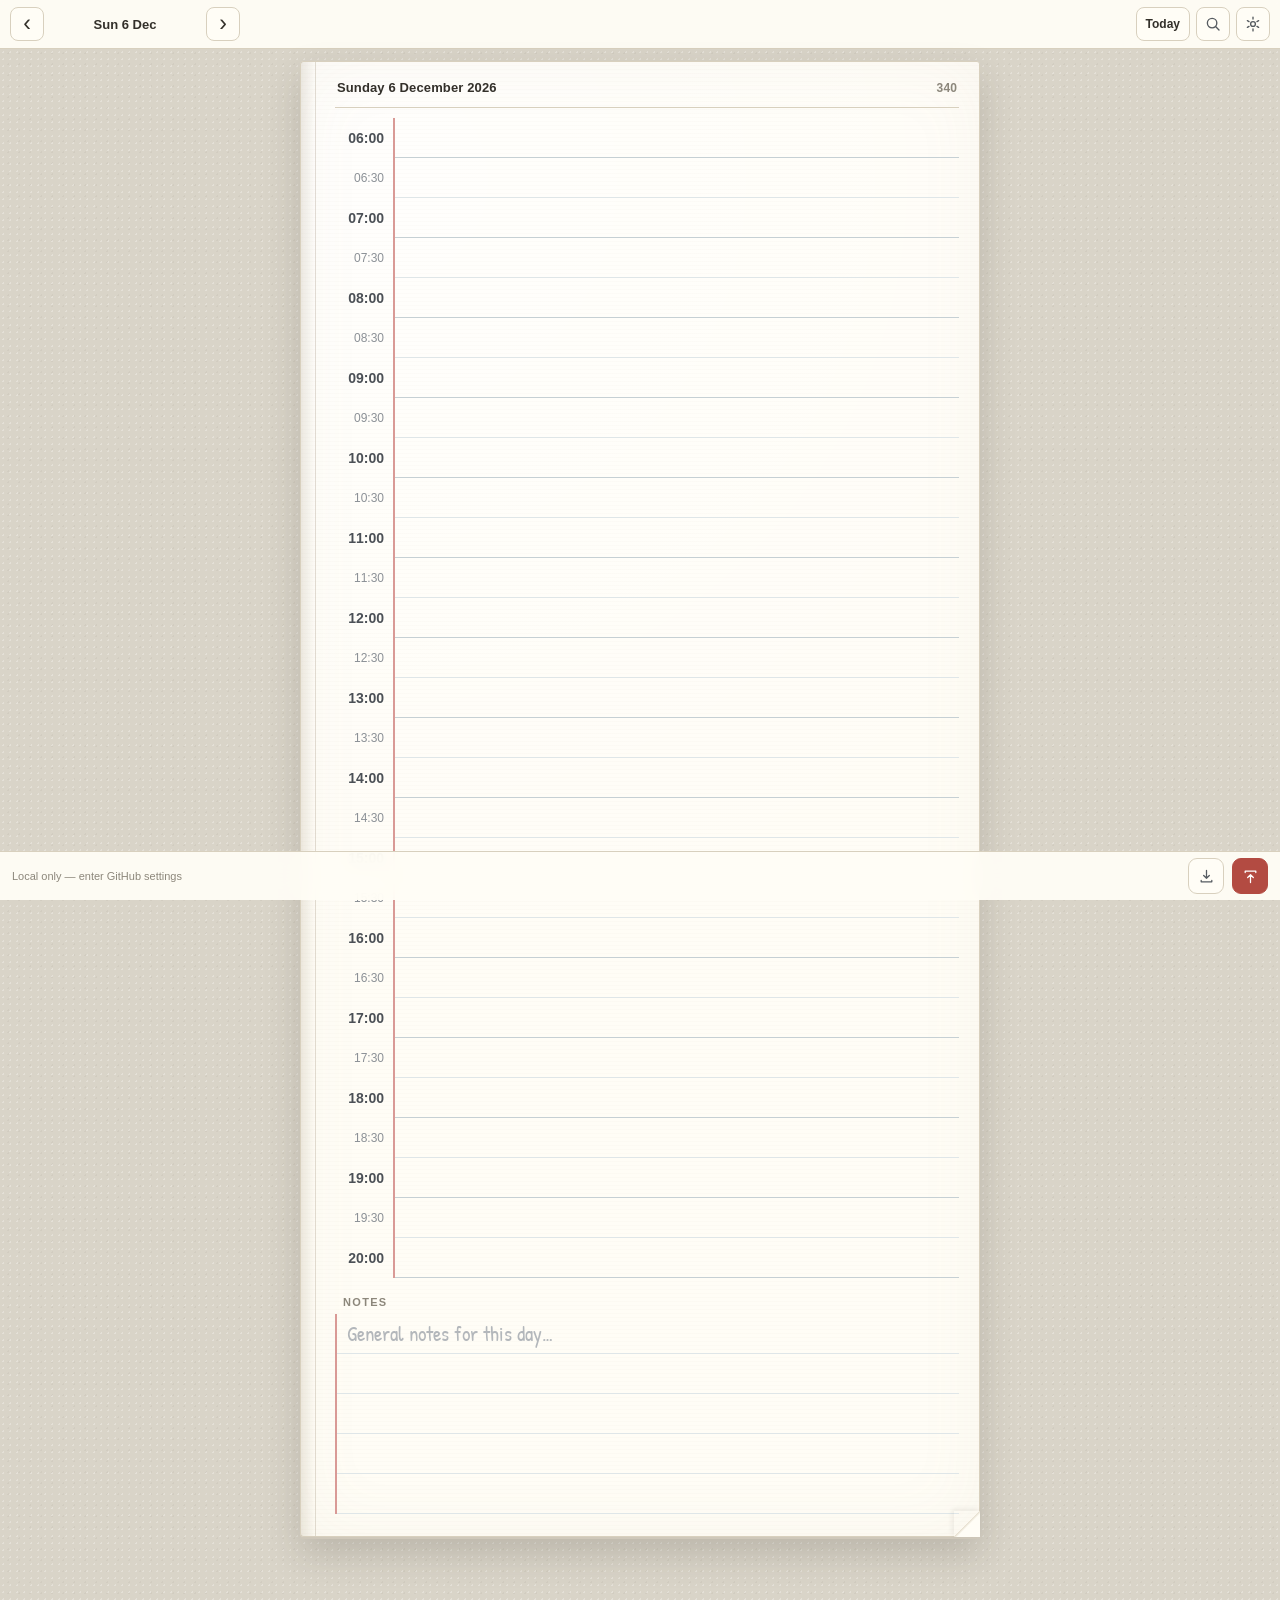
==== commit 94324528: "Cache-bust styles.css for index.html" ====
--- a/index.html
+++ b/index.html
@@ -12,7 +12,7 @@
   <link rel="manifest" href="./manifest.json">
   <link rel="apple-touch-icon" href="./icons/apple-touch-icon.png">
   <link rel="icon" type="image/png" sizes="192x192" href="./icons/icon-192.png">
-  <link rel="stylesheet" href="./styles.css">
+  <link rel="stylesheet" href="./styles.css?v=10">
 </head>
 <body data-font="hand">
   <div class="app">
--- a/styles.css
+++ b/styles.css
@@ -18,15 +18,15 @@
 :root {
   color-scheme: light;
   --system: -apple-system, BlinkMacSystemFont, 'Segoe UI', Roboto, Helvetica, Arial, sans-serif;
-  --bg: #f5f4f0;
-  --surface: #ffffff;
-  --border: #e5e3dd;
-  --text: #2c2f33;
-  --muted: #8a8d91;
-  --ink: #26313d;
-  --line: #e4e8ec;
-  --line-hour: #d2d8de;
-  --margin: #e0b9b9;
+  --bg: #d9d4c8;
+  --surface: #fffdf6;
+  --border: #d8d0be;
+  --text: #33302a;
+  --muted: #8c877b;
+  --ink: #2f3b46;
+  --line: #dfe6e8;
+  --line-hour: #c6d0d4;
+  --margin: #d99a96;
   --accent: #b34b42;
   --accent-soft: #f6e9e7;
 }
@@ -35,7 +35,12 @@
 html, body { margin: 0; padding: 0; }
 body {
   min-height: 100dvh;
-  background: var(--bg);
+  background-color: var(--bg);
+  background-image:
+    radial-gradient(rgba(255, 255, 255, 0.28) 1px, transparent 1px),
+    radial-gradient(rgba(80, 70, 50, 0.05) 1px, transparent 1px);
+  background-size: 7px 7px, 11px 11px;
+  background-position: 0 0, 3px 4px;
   color: var(--text);
   font-family: var(--system);
   -webkit-text-size-adjust: 100%;
@@ -60,7 +65,7 @@
   align-items: center;
   gap: 6px;
   padding: 7px 10px;
-  background: rgba(255, 255, 255, 0.92);
+  background: rgba(255, 253, 246, 0.94);
   backdrop-filter: blur(10px);
   border-bottom: 1px solid var(--border);
 }
@@ -100,22 +105,51 @@
   padding: 12px 12px 16px;
 }
 .page {
+  position: relative;
   width: 100%;
   max-width: 680px;
-  background: var(--surface);
+  background-color: var(--surface);
+  background-image:
+    repeating-linear-gradient(to bottom, transparent 0 3px, rgba(120, 100, 70, 0.018) 3px 4px),
+    radial-gradient(circle at 12% 8%, rgba(255, 255, 255, 0.7), transparent 55%);
   border: 1px solid var(--border);
-  border-radius: 10px;
-  box-shadow: 0 6px 22px rgba(30, 35, 40, 0.05);
-  padding: 14px 15px 18px;
+  border-radius: 3px;
+  box-shadow:
+    0 2px 0 #cfc8ba,
+    0 16px 36px rgba(45, 38, 28, 0.18),
+    inset 0 0 70px rgba(160, 140, 100, 0.06);
+  padding: 18px 20px 22px 34px;
+}
+.page::before {
+  content: '';
+  position: absolute;
+  left: 0;
+  top: 0;
+  bottom: 0;
+  width: 14px;
+  background: linear-gradient(to right, rgba(120, 100, 70, 0.12), transparent);
+  border-right: 1px solid rgba(120, 100, 70, 0.10);
+  pointer-events: none;
+}
+.page::after {
+  content: '';
+  position: absolute;
+  right: -1px;
+  bottom: -1px;
+  width: 26px;
+  height: 26px;
+  background: linear-gradient(135deg, transparent 49%, #e8e1d2 50%, var(--surface) 56%);
+  box-shadow: -2px -2px 5px rgba(40, 35, 25, 0.07);
+  pointer-events: none;
 }
 .page-head {
   display: flex;
   align-items: baseline;
   justify-content: space-between;
   gap: 8px;
-  padding: 0 2px 10px;
+  padding: 0 2px 12px;
   border-bottom: 1px solid var(--border);
-  font-size: 12px;
+  font-size: 13px;
   font-weight: 600;
   letter-spacing: 0.01em;
 }
@@ -124,40 +158,40 @@
 /* ---------- Tijdgrid ---------- */
 .agenda {
   display: grid;
-  grid-template-columns: 54px minmax(0, 1fr);
-  margin-top: 6px;
+  grid-template-columns: 58px minmax(0, 1fr);
+  margin-top: 10px;
 }
 .time-col { padding-top: 0; }
 .time {
-  height: 30px;
+  height: 40px;
   display: flex;
   align-items: center;
   justify-content: flex-end;
-  padding-right: 8px;
+  padding-right: 9px;
   font-size: 12px;
   font-variant-numeric: tabular-nums;
   color: #8b9096;
 }
-.time.hour { color: #4b5056; font-weight: 700; font-size: 13px; }
-.slot-col { border-left: 1px solid var(--margin); min-width: 0; }
+.time.hour { color: #4b5056; font-weight: 700; font-size: 14px; }
+.slot-col { border-left: 2px solid var(--margin); min-width: 0; }
 .slot {
   display: block;
   width: 100%;
-  height: 30px;
+  height: 40px;
   margin: 0;
-  padding: 0 8px;
+  padding: 0 10px;
   border: 0;
   border-bottom: 1px solid var(--line);
   border-radius: 0;
   background: transparent;
   color: var(--ink);
-  font-size: 18px;
-  line-height: 30px;
+  font-size: 20px;
+  line-height: 40px;
   outline: 0;
   text-overflow: ellipsis;
 }
 .slot.hour { border-bottom-color: var(--line-hour); }
-.slot:focus { background: #fafbfc; box-shadow: inset 2px 0 0 var(--accent); }
+.slot:focus { background: rgba(255, 255, 255, 0.55); box-shadow: inset 3px 0 0 var(--accent); }
 .slot::placeholder { color: transparent; }
 
 /* ---------- Losse notities ---------- */
@@ -172,31 +206,31 @@
 }
 .notes-area {
   position: relative;
-  border-left: 1px solid var(--margin);
-  background-image: repeating-linear-gradient(to bottom, transparent 0 33px, var(--line) 33px 34px);
+  border-left: 2px solid var(--margin);
+  background-image: repeating-linear-gradient(to bottom, transparent 0 39px, var(--line) 39px 40px);
 }
 #notes-input {
   display: block;
   width: 100%;
-  min-height: 170px;
+  min-height: 200px;
   margin: 0;
-  padding: 0 8px 20px;
+  padding: 0 10px 20px;
   border: 0;
   outline: 0;
   resize: none;
   overflow: hidden;
   background: transparent;
   color: var(--ink);
-  font-size: 18px;
-  line-height: 34px;
+  font-size: 20px;
+  line-height: 40px;
   caret-color: var(--accent);
 }
 #notes-input::placeholder { color: #b3b7bb; }
 
 body[data-font='hand'] .slot,
-body[data-font='hand'] #notes-input { font-family: 'Patrick Hand', var(--system); font-size: 19px; }
+body[data-font='hand'] #notes-input { font-family: 'Patrick Hand', var(--system); font-size: 21px; }
 body[data-font='system'] .slot,
-body[data-font='system'] #notes-input { font-family: var(--system); font-size: 16px; }
+body[data-font='system'] #notes-input { font-family: var(--system); font-size: 17px; }
 
 /* ---------- Compacte actiebalk ---------- */
 .actionbar {
@@ -207,7 +241,7 @@
   gap: 8px;
   min-height: 48px;
   padding: 6px 12px calc(6px + env(safe-area-inset-bottom));
-  background: rgba(255, 255, 255, 0.94);
+  background: rgba(255, 253, 246, 0.94);
   backdrop-filter: blur(10px);
   border-top: 1px solid var(--border);
 }
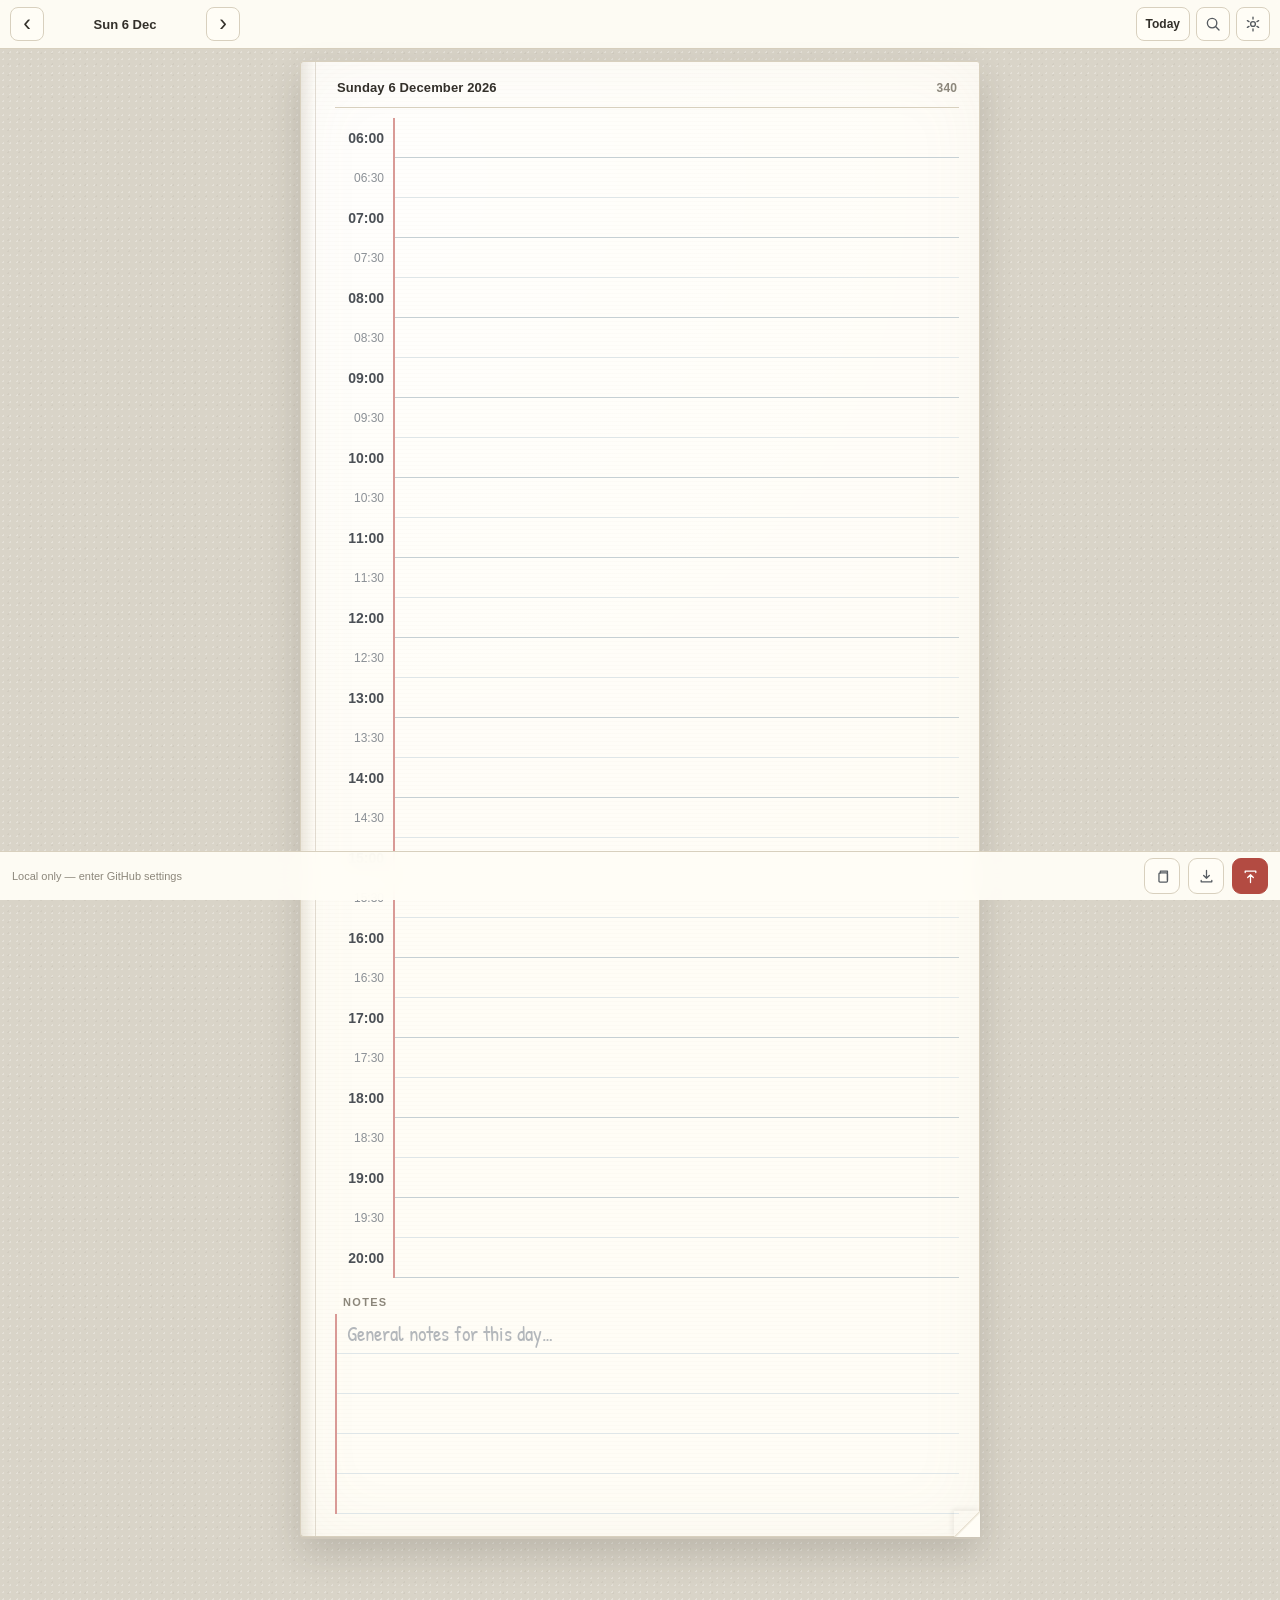
==== commit 0db26f4a: "Publish v11 PWA — index.html" ====
--- a/index.html
+++ b/index.html
@@ -12,7 +12,7 @@
   <link rel="manifest" href="./manifest.json">
   <link rel="apple-touch-icon" href="./icons/apple-touch-icon.png">
   <link rel="icon" type="image/png" sizes="192x192" href="./icons/icon-192.png">
-  <link rel="stylesheet" href="./styles.css?v=10">
+  <link rel="stylesheet" href="./styles.css?v=11">
 </head>
 <body data-font="hand">
   <div class="app">
@@ -42,8 +42,13 @@
 
         <div class="agenda">
           <div class="time-col" id="time-col" aria-hidden="true"></div>
-          <div class="slot-col" id="slot-col"></div>
+          <div class="slot-col" id="slot-col">
+            <div class="now-line" id="now-line" aria-hidden="true"></div>
+          </div>
+          <div class="done-col" id="done-col" aria-label="Mark appointments done"></div>
         </div>
+
+        <div class="last-week" id="last-week"></div>
 
         <section class="free-notes">
           <h2>Notes</h2>
@@ -57,6 +62,9 @@
 
     <footer class="actionbar">
       <span class="sync" id="sync-status" role="status">Saved locally</span>
+      <button class="mini-btn" id="copy-day" type="button" title="Copy day" aria-label="Copy day to clipboard">
+        <svg viewBox="0 0 24 24" aria-hidden="true"><rect x="7" y="7" width="12" height="13" rx="1.5"/><path d="M9 7V4.5h10V17"/></svg>
+      </button>
       <button class="mini-btn" id="download-md" type="button" title="Download as .md" aria-label="Download as .md">
         <svg viewBox="0 0 24 24" aria-hidden="true"><path d="M12 3.5v11M8 10.5l4 4 4-4M4.5 17.5v2h15v-2"/></svg>
       </button>
@@ -77,6 +85,7 @@
         <input type="search" id="search-input" placeholder="Word, time or date" autocomplete="off" enterkeyhint="search">
       </div>
       <p class="search-meta" id="search-meta"></p>
+      <div class="tag-chips" id="tag-chips"></div>
       <div class="results" id="search-results"></div>
     </section>
   </div>
@@ -117,6 +126,29 @@
             <option value="system">Plain (SF / Helvetica)</option>
           </select>
         </div>
+        <div class="form-row">
+          <label for="cfg-ink">Ink colour</label>
+          <select id="cfg-ink">
+            <option value="blue">Blue-black</option>
+            <option value="black">Black</option>
+            <option value="gray">Pencil grey</option>
+          </select>
+        </div>
+        <div class="recurring-block">
+          <h3>Recurring items</h3>
+          <p class="hint">Weekly appointments or fixed monthly payments (e.g. direct debits). Use -1 for the last day of the month.</p>
+          <div id="rule-list" class="rule-list"></div>
+          <div class="rule-form">
+            <input id="rule-text" type="text" placeholder="e.g. Rent" aria-label="Recurring item text">
+            <input id="rule-time" type="text" value="09:00" placeholder="09:00" aria-label="Recurring item time">
+            <select id="rule-repeat" aria-label="Repeat">
+              <option value="monthly">Monthly</option>
+              <option value="weekly">Weekly</option>
+            </select>
+            <input id="rule-detail" type="number" value="1" placeholder="day / weekday" aria-label="Day or weekday">
+            <button id="rule-add" class="secondary-btn" type="button">Add</button>
+          </div>
+        </div>
         <label class="toggle-row" for="cfg-autosave">
           <input id="cfg-autosave" type="checkbox" checked>
           <span>Automatically sync to GitHub</span>
@@ -137,6 +169,6 @@
   </div>
 
   <div class="toast" id="toast" role="status" aria-live="polite"></div>
-  <script src="./app.js?v=10"></script>
+  <script src="./app.js?v=11"></script>
 </body>
 </html>
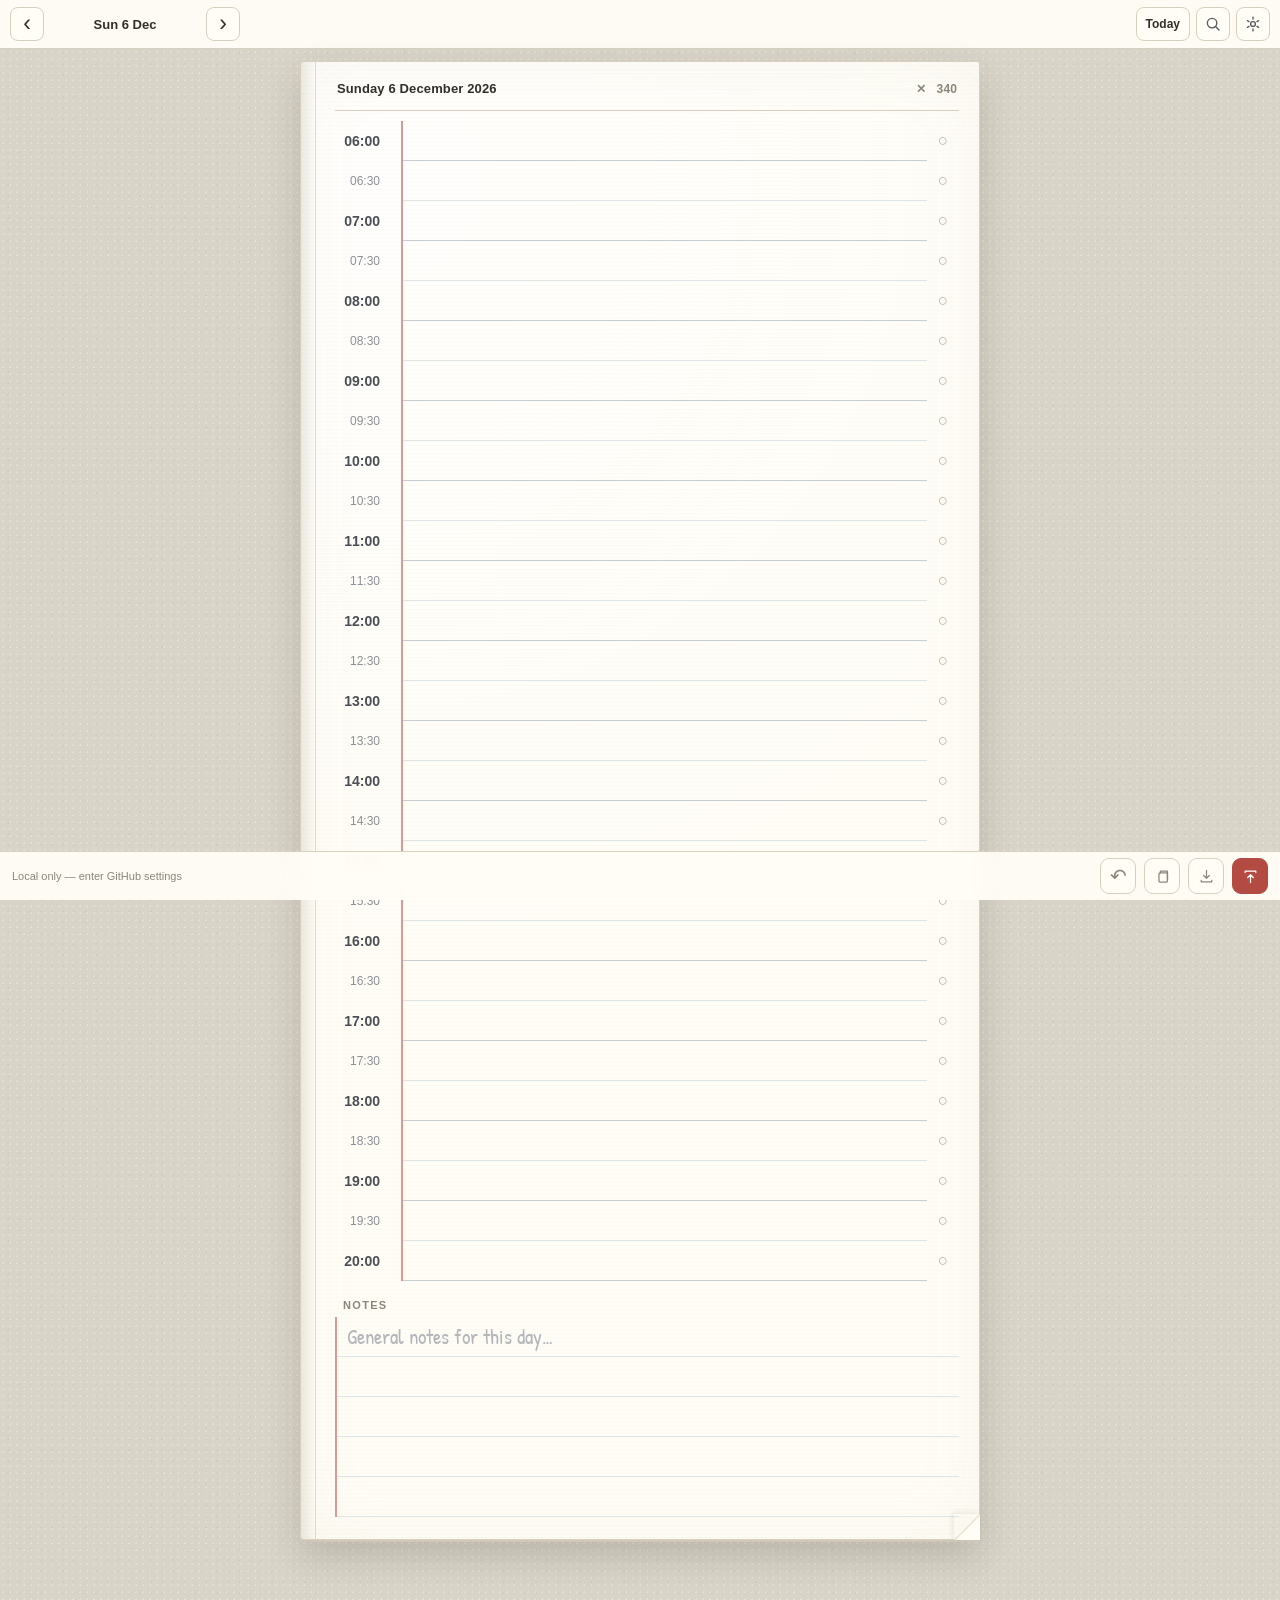
==== commit 749c454c: "v12: recurring 2.0, tag dots, undo, keyboard nav, sticky note, themes and token vault" ====
--- a/index.html
+++ b/index.html
@@ -12,7 +12,7 @@
   <link rel="manifest" href="./manifest.json">
   <link rel="apple-touch-icon" href="./icons/apple-touch-icon.png">
   <link rel="icon" type="image/png" sizes="192x192" href="./icons/icon-192.png">
-  <link rel="stylesheet" href="./styles.css?v=11">
+  <link rel="stylesheet" href="./styles.css?v=12">
 </head>
 <body data-font="hand">
   <div class="app">
@@ -37,17 +37,22 @@
       <article class="page" aria-label="Agenda page for this day">
         <header class="page-head">
           <span id="page-date">Sunday 22 November 2026</span>
-          <span class="page-num" id="page-num">326</span>
+          <span class="head-end">
+            <button class="clear-day" id="clear-day" type="button" title="Clear this day" aria-label="Clear this day">✕</button>
+            <span class="page-num" id="page-num">326</span>
+          </span>
         </header>
 
         <div class="agenda">
           <div class="time-col" id="time-col" aria-hidden="true"></div>
+          <div class="tag-dots-col" id="tag-dots-col" aria-hidden="true"></div>
           <div class="slot-col" id="slot-col">
             <div class="now-line" id="now-line" aria-hidden="true"></div>
           </div>
           <div class="done-col" id="done-col" aria-label="Mark appointments done"></div>
         </div>
 
+        <div class="day-tags" id="day-tags" aria-label="Tags used on this day"></div>
         <div class="last-week" id="last-week"></div>
 
         <section class="free-notes">
@@ -62,6 +67,7 @@
 
     <footer class="actionbar">
       <span class="sync" id="sync-status" role="status">Saved locally</span>
+      <button class="mini-btn undo-btn" id="undo-day" type="button" title="Undo (Ctrl+Z)" aria-label="Undo">↶</button>
       <button class="mini-btn" id="copy-day" type="button" title="Copy day" aria-label="Copy day to clipboard">
         <svg viewBox="0 0 24 24" aria-hidden="true"><rect x="7" y="7" width="12" height="13" rx="1.5"/><path d="M9 7V4.5h10V17"/></svg>
       </button>
@@ -117,7 +123,7 @@
         </div>
         <div class="form-row">
           <label for="cfg-token">Access token</label>
-          <input id="cfg-token" type="password" placeholder="github_pat_…" autocapitalize="off" autocorrect="off" spellcheck="false">
+          <input id="cfg-token" type="password" placeholder="github_pat_…" autocomplete="current-password" autocapitalize="off" autocorrect="off" spellcheck="false">
         </div>
         <div class="form-row">
           <label for="cfg-font">Agenda font</label>
@@ -134,9 +140,18 @@
             <option value="gray">Pencil grey</option>
           </select>
         </div>
+        <div class="form-row">
+          <label for="cfg-theme">Paper theme</label>
+          <select id="cfg-theme">
+            <option value="paper">Cream paper</option>
+            <option value="rain">Regen · Rain</option>
+            <option value="sunset">Zonsondergang · Sunset</option>
+            <option value="graphite">Graphite</option>
+          </select>
+        </div>
         <div class="recurring-block">
           <h3>Recurring items</h3>
-          <p class="hint">Weekly appointments or fixed monthly payments (e.g. direct debits). Use -1 for the last day of the month.</p>
+          <p class="hint">Weekly or monthly rules, also for direct debits. Use -1 for the last day, or pick “nth weekday” for e.g. the first Monday. “Every” repeats a rule; “Skip” excludes specific dates.</p>
           <div id="rule-list" class="rule-list"></div>
           <div class="rule-form">
             <input id="rule-text" type="text" placeholder="e.g. Rent" aria-label="Recurring item text">
@@ -148,6 +163,17 @@
             <input id="rule-detail" type="number" value="1" placeholder="day / weekday" aria-label="Day or weekday">
             <button id="rule-add" class="secondary-btn" type="button">Add</button>
           </div>
+          <div class="rule-advanced">
+            <select id="rule-pattern" aria-label="When">
+              <option value="date">On date</option>
+              <option value="last">Last day</option>
+              <option value="nth">Nth weekday</option>
+              <option value="weekday">Weekday</option>
+            </select>
+            <input id="rule-weekday" type="number" min="0" max="6" value="0" placeholder="0=Mon" aria-label="Weekday (0=Monday)">
+            <input id="rule-every" type="number" min="1" max="52" value="1" placeholder="Every N" aria-label="Every N weeks or months">
+            <input id="rule-skip" type="text" placeholder="Skip 2026-12-25, …" aria-label="Dates to skip">
+          </div>
         </div>
         <label class="toggle-row" for="cfg-autosave">
           <input id="cfg-autosave" type="checkbox" checked>
@@ -157,7 +183,9 @@
           Autosave waits ~5 seconds after you stop typing, then updates
           <code>notities/agenda.json</code> and <code>notities/agenda.md</code>. The JSON file is shared
           with the Windows app. Token: fine-grained with only
-          <strong>Contents: read and write</strong>. Everything also stays locally on this device.
+          <strong>Contents: read and write</strong>. Let Safari save it in iCloud Keychain via password
+          autofill; the app keeps it for the current session only, never in browser storage. Notes also
+          stay locally on this device.
         </p>
         <p class="connection-status" id="connection-status" role="status"></p>
         <div class="form-actions">
@@ -169,6 +197,6 @@
   </div>
 
   <div class="toast" id="toast" role="status" aria-live="polite"></div>
-  <script src="./app.js?v=11"></script>
+  <script src="./app.js?v=12"></script>
 </body>
 </html>
--- a/styles.css
+++ b/styles.css
@@ -29,7 +29,49 @@
   --margin: #d99a96;
   --accent: #b34b42;
   --accent-soft: #f6e9e7;
-}
+  --chrome: rgba(255, 253, 246, 0.94);
+  --field: #fafaf8;
+  --hour-dim: #8b9096;
+  --hour: #4b5056;
+  --done-idle: #b8b2a5;
+  --placeholder: #a9a397;
+  --page-shadow: #cfc8ba;
+}
+
+/* Four kinds of paper, matching the Windows palette. */
+body[data-theme='rain'] {
+  --bg: #cbd5d9; --surface: #f3f7f8; --border: #c3ced3;
+  --text: #2e3b42; --muted: #6f838c; --ink: #31546a;
+  --line: #d8e3e7; --line-hour: #b8cbd3; --margin: #8fa9b5;
+  --accent: #416c86; --accent-soft: #e4eef2;
+  --chrome: rgba(243, 247, 248, 0.94); --field: #edf3f5;
+  --hour-dim: #6f838c; --hour: #465c67; --done-idle: #9aafb8;
+  --placeholder: #8ba0a9; --page-shadow: #a7b5bb;
+}
+body[data-theme='sunset'] {
+  --bg: #e6d4c4; --surface: #fff6ec; --border: #e6cfb9;
+  --text: #4a352a; --muted: #9a7f6c; --ink: #6a3f2d;
+  --line: #f0dfd0; --line-hour: #dfc4ab; --margin: #d98f74;
+  --accent: #b5563b; --accent-soft: #fae7d8;
+  --chrome: rgba(255, 246, 236, 0.94); --field: #fbf0e5;
+  --hour-dim: #9a7f6c; --hour: #805e49; --done-idle: #c8a994;
+  --placeholder: #b49a86; --page-shadow: #c9ae98;
+}
+body[data-theme='graphite'] {
+  color-scheme: dark;
+  --bg: #23272a; --surface: #2e3337; --border: #4a5257;
+  --text: #e6e6e2; --muted: #9aa2a8; --ink: #d7dde3;
+  --line: #3d454a; --line-hour: #596268; --margin: #8a6f6c;
+  --accent: #d9756a; --accent-soft: #3d3536;
+  --chrome: rgba(46, 51, 55, 0.94); --field: #363c40;
+  --hour-dim: #9aa2a8; --hour: #b7bfc4; --done-idle: #737c82;
+  --placeholder: #8d969c; --page-shadow: #171a1c;
+}
+body[data-ink='black'] { --ink: #262626; }
+body[data-ink='gray'] { --ink: #5d5a52; }
+body[data-theme='graphite'][data-ink='blue'] { --ink: #bcd3e2; }
+body[data-theme='graphite'][data-ink='black'] { --ink: #f4f4f0; }
+body[data-theme='graphite'][data-ink='gray'] { --ink: #c9c6bd; }
 
 * { box-sizing: border-box; }
 html, body { margin: 0; padding: 0; }
@@ -65,7 +107,7 @@
   align-items: center;
   gap: 6px;
   padding: 7px 10px;
-  background: rgba(255, 253, 246, 0.94);
+  background: var(--chrome);
   backdrop-filter: blur(10px);
   border-bottom: 1px solid var(--border);
 }
@@ -81,7 +123,7 @@
 .icon-btn { width: 34px; flex: 0 0 34px; display: grid; place-items: center; color: #565b60; }
 .icon-btn svg { width: 18px; height: 18px; fill: none; stroke: currentColor; stroke-width: 1.8; stroke-linecap: round; stroke-linejoin: round; }
 .text-btn { padding: 0 9px; font-size: 12px; font-weight: 600; white-space: nowrap; }
-.nav-btn:active, .icon-btn:active, .text-btn:active { background: #f0efeb; }
+.nav-btn:active, .icon-btn:active, .text-btn:active { background: var(--field); }
 
 .date-center {
   position: relative;
@@ -115,7 +157,7 @@
   border: 1px solid var(--border);
   border-radius: 3px;
   box-shadow:
-    0 2px 0 #cfc8ba,
+    0 2px 0 var(--page-shadow),
     0 16px 36px rgba(45, 38, 28, 0.18),
     inset 0 0 70px rgba(160, 140, 100, 0.06);
   padding: 18px 20px 22px 34px;
@@ -154,14 +196,36 @@
   letter-spacing: 0.01em;
 }
 .page-num { font-size: 12px; font-weight: 600; font-variant-numeric: tabular-nums; color: var(--muted); }
+.head-end { display: inline-flex; align-items: center; gap: 6px; }
+.clear-day {
+  border: 0; background: transparent; color: var(--muted);
+  font-size: 12px; line-height: 1; padding: 3px 5px; border-radius: 5px;
+}
+.clear-day:active { color: var(--accent); background: var(--accent-soft); }
 
 /* ---------- Tijdgrid ---------- */
 .agenda {
   display: grid;
-  grid-template-columns: 58px minmax(0, 1fr);
+  grid-template-columns: 54px 12px minmax(0, 1fr) 32px;
   margin-top: 10px;
 }
 .time-col { padding-top: 0; }
+.tag-dots-col { display: flex; flex-direction: column; }
+.tag-dot {
+  height: 40px;
+  display: flex; align-items: center; justify-content: center;
+  gap: 2px;
+}
+.tag-dot i { width: 5px; height: 5px; border-radius: 50%; display: block; }
+.day-tags { display: flex; flex-wrap: wrap; gap: 5px; margin-top: 9px; }
+.day-tags:empty { display: none; }
+.day-tag {
+  display: inline-flex; align-items: center; gap: 4px;
+  padding: 2px 7px; border-radius: 999px;
+  background: var(--field); color: var(--muted);
+  font-size: 11px; line-height: 1.4;
+}
+.day-tag i { width: 6px; height: 6px; border-radius: 50%; display: block; }
 .time {
   height: 40px;
   display: flex;
@@ -170,10 +234,32 @@
   padding-right: 9px;
   font-size: 12px;
   font-variant-numeric: tabular-nums;
-  color: #8b9096;
-}
-.time.hour { color: #4b5056; font-weight: 700; font-size: 14px; }
-.slot-col { border-left: 2px solid var(--margin); min-width: 0; }
+  color: var(--hour-dim);
+}
+.time.hour { color: var(--hour); font-weight: 700; font-size: 14px; }
+.slot-col { position: relative; border-left: 2px solid var(--margin); min-width: 0; }
+.now-line {
+  position: absolute;
+  left: 0;
+  right: 0;
+  height: 2px;
+  background: var(--accent);
+  opacity: 0.75;
+  pointer-events: none;
+  z-index: 2;
+}
+.done-col { display: flex; flex-direction: column; }
+.done-btn {
+  height: 40px;
+  border: 0;
+  background: transparent;
+  color: var(--done-idle);
+  font-size: 17px;
+  line-height: 40px;
+  cursor: pointer;
+  padding: 0;
+}
+.done-btn.on { color: var(--accent); }
 .slot {
   display: block;
   width: 100%;
@@ -191,8 +277,9 @@
   text-overflow: ellipsis;
 }
 .slot.hour { border-bottom-color: var(--line-hour); }
-.slot:focus { background: rgba(255, 255, 255, 0.55); box-shadow: inset 3px 0 0 var(--accent); }
-.slot::placeholder { color: transparent; }
+.slot:focus { background: var(--field); box-shadow: inset 3px 0 0 var(--accent); }
+.slot::placeholder { color: var(--placeholder); font-style: italic; opacity: 1; }
+.slot.done { color: var(--muted); text-decoration: line-through; }
 
 /* ---------- Losse notities ---------- */
 .free-notes { margin-top: 18px; }
@@ -241,7 +328,7 @@
   gap: 8px;
   min-height: 48px;
   padding: 6px 12px calc(6px + env(safe-area-inset-bottom));
-  background: rgba(255, 253, 246, 0.94);
+  background: var(--chrome);
   backdrop-filter: blur(10px);
   border-top: 1px solid var(--border);
 }
@@ -263,8 +350,9 @@
   border-radius: 9px;
   border: 1px solid var(--border);
   background: var(--surface);
-  color: #555b61;
-}
+  color: var(--muted);
+}
+.undo-btn { font-size: 20px; line-height: 1; }
 .mini-btn.accent { background: var(--accent); border-color: var(--accent); color: #fff; }
 .mini-btn[disabled] { opacity: 0.55; pointer-events: none; }
 .mini-btn svg { width: 17px; height: 17px; fill: none; stroke: currentColor; stroke-width: 1.8; stroke-linecap: round; stroke-linejoin: round; }
@@ -297,13 +385,13 @@
 }
 .panel-head { display: flex; align-items: center; justify-content: space-between; margin-bottom: 14px; }
 .panel-head h2 { margin: 0; font-size: 19px; font-weight: 700; }
-.close-btn { width: 32px; height: 32px; border-radius: 8px; border: 1px solid var(--border); background: #fff; color: #666; font-size: 13px; }
+.close-btn { width: 32px; height: 32px; border-radius: 8px; border: 1px solid var(--border); background: var(--surface); color: var(--muted); font-size: 13px; }
 
 .search-field {
   display: flex; align-items: center; gap: 8px;
   height: 44px; padding: 0 12px;
   border: 1px solid var(--border); border-radius: 9px;
-  background: #fafaf8; color: var(--muted);
+  background: var(--field); color: var(--muted);
 }
 .search-field svg { width: 18px; height: 18px; flex: 0 0 18px; fill: none; stroke: currentColor; stroke-width: 1.8; stroke-linecap: round; }
 .search-field input { flex: 1 1 auto; min-width: 0; border: 0; outline: 0; background: transparent; color: var(--text); font-size: 16px; }
@@ -313,11 +401,11 @@
   width: 100%; padding: 10px 12px;
   text-align: left;
   border: 1px solid var(--border); border-radius: 9px;
-  background: #fff; color: var(--text);
-}
-.result:active { background: #f6f5f2; }
+  background: var(--surface); color: var(--text);
+}
+.result:active { background: var(--field); }
 .result-date { display: block; font-size: 11px; font-weight: 700; color: var(--accent); margin-bottom: 2px; }
-.result-text { display: block; font-size: 13px; line-height: 1.4; color: #555b61; }
+.result-text { display: block; font-size: 13px; line-height: 1.4; color: var(--muted); }
 .result mark { background: #fbe9a8; color: inherit; border-radius: 2px; padding: 0 1px; }
 .empty-state { padding: 22px 10px; text-align: center; color: var(--muted); font-size: 13px; }
 
@@ -327,15 +415,64 @@
 .form-row input, .form-row select {
   width: 100%; height: 42px; padding: 0 10px;
   border: 1px solid var(--border); border-radius: 9px;
-  background: #fafaf8; color: var(--text); font-size: 16px; outline: 0;
+  background: var(--field); color: var(--text); font-size: 16px; outline: 0;
 }
 .form-row input:focus, .form-row select:focus { border-color: var(--accent); }
 .form-row-pair { display: grid; grid-template-columns: 1fr 1fr; gap: 8px; }
 .toggle-row { display: flex; align-items: center; gap: 9px; font-size: 13px; }
 .toggle-row input { width: 18px; height: 18px; accent-color: var(--accent); }
-.hint { margin: 0; padding: 10px 11px; border-radius: 8px; background: #f6f5f2; font-size: 11px; line-height: 1.5; color: #6b6f74; }
+.hint { margin: 0; padding: 10px 11px; border-radius: 8px; background: var(--field); font-size: 11px; line-height: 1.5; color: var(--muted); }
 .hint code { font-size: 11px; }
 .hint strong { color: var(--text); }
+
+.last-week {
+  margin-top: 12px;
+  padding: 6px 9px;
+  border-left: 2px solid var(--border);
+  color: var(--muted);
+  font-family: 'Patrick Hand', var(--system);
+  font-size: 14px;
+  line-height: 1.35;
+  white-space: nowrap;
+  overflow: hidden;
+  text-overflow: ellipsis;
+}
+.last-week:empty { display: none; }
+
+.tag-chips { display: flex; flex-wrap: wrap; gap: 6px; margin-bottom: 10px; }
+.tag-chips:empty { display: none; }
+.tag-chip {
+  display: inline-flex; align-items: center; gap: 5px;
+  border: 1px solid var(--border);
+  background: var(--accent-soft);
+  color: var(--accent);
+  border-radius: 999px;
+  padding: 3px 9px;
+  font-size: 12px;
+  cursor: pointer;
+}
+.tag-chip i { width: 6px; height: 6px; border-radius: 50%; display: block; }
+.tag-chip.active { background: var(--accent); color: #fff; }
+.tag-chip.active i { background: #fff !important; }
+
+.recurring-block { margin-top: 14px; border-top: 1px solid var(--border); padding-top: 10px; }
+.recurring-block h3 { margin: 0 0 6px; font-size: 13px; color: var(--text); }
+.rule-list { display: grid; gap: 5px; margin: 8px 0; }
+.rule-item {
+  display: flex; align-items: center; justify-content: space-between;
+  gap: 8px; padding: 5px 8px; border: 1px solid var(--border);
+  border-radius: 6px; background: var(--surface); font-size: 12px;
+}
+.rule-item button { border: 0; background: transparent; color: var(--accent); cursor: pointer; font-size: 15px; }
+.rule-form { display: grid; grid-template-columns: 1fr 68px 92px 62px auto; gap: 5px; }
+.rule-form input, .rule-form select { min-width: 0; width: 100%; }
+.rule-advanced { display: grid; grid-template-columns: 1fr 1fr; gap: 5px; margin-top: 5px; }
+.rule-advanced input, .rule-advanced select { min-width: 0; width: 100%; height: 36px; padding: 0 8px; }
+.rule-advanced input:last-child { grid-column: 1 / -1; }
+.rule-advanced input, .rule-advanced select {
+  border: 1px solid var(--border); border-radius: 8px;
+  background: var(--field); color: var(--text); font-size: 13px;
+}
 .connection-status { min-height: 15px; margin: 0; font-size: 12px; color: var(--muted); }
 .connection-status.ok { color: #3d7a50; }
 .connection-status.error { color: var(--accent); }
@@ -343,7 +480,7 @@
 .secondary-btn, .primary-btn {
   height: 42px; border-radius: 9px; font-size: 13px; font-weight: 600;
 }
-.secondary-btn { border: 1px solid var(--border); background: #fff; color: var(--text); }
+.secondary-btn { border: 1px solid var(--border); background: var(--surface); color: var(--text); }
 .primary-btn { border: 1px solid var(--accent); background: var(--accent); color: #fff; }
 
 /* ---------- Melding ---------- */
@@ -364,6 +501,11 @@
 .toast.show { opacity: 1; transform: translate(-50%, 0); }
 .toast.error { background: #9d423b; }
 
+@media (max-width: 460px) {
+  .rule-form { grid-template-columns: 1fr 1fr; }
+  .rule-form input:first-child { grid-column: 1 / -1; }
+  .rule-form button { grid-column: 1 / -1; }
+}
 @media (min-width: 700px) {
   .panel { border-radius: 16px; margin-bottom: 24px; }
   .toast { bottom: 24px; }
